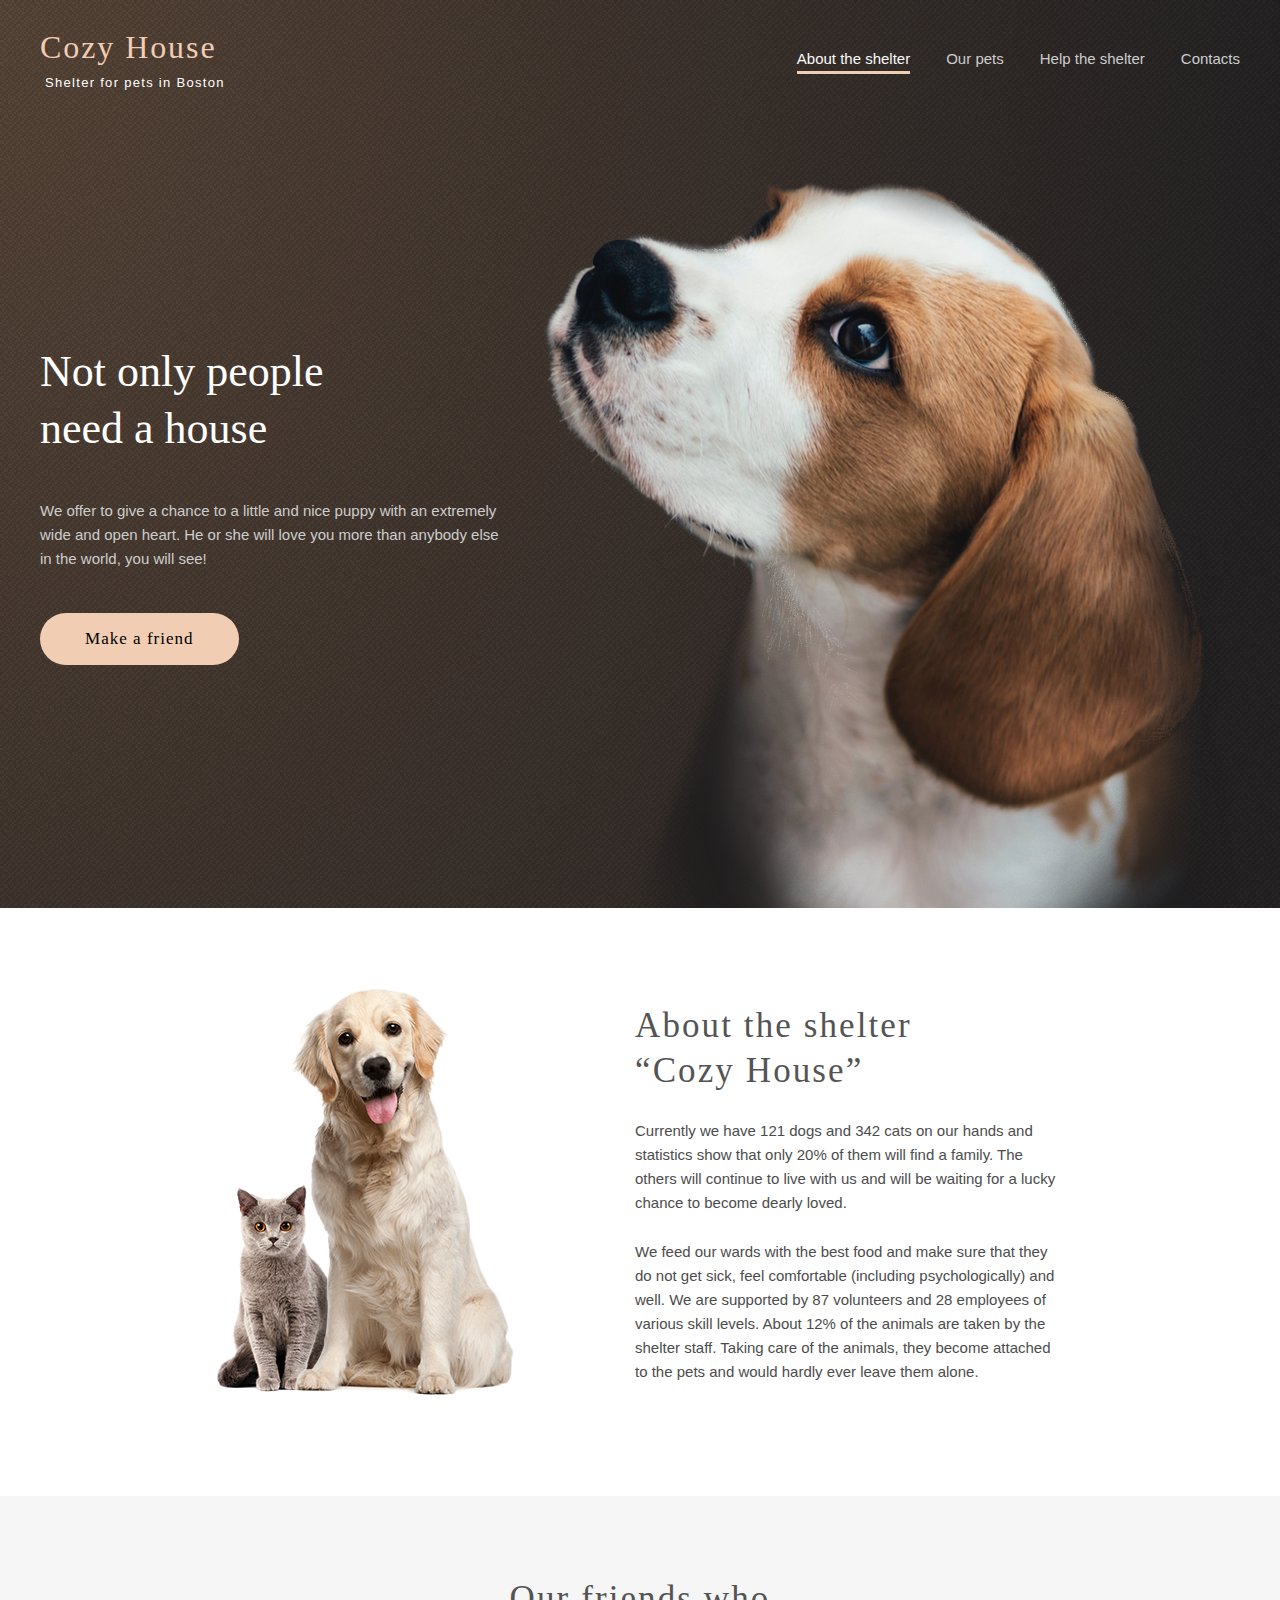
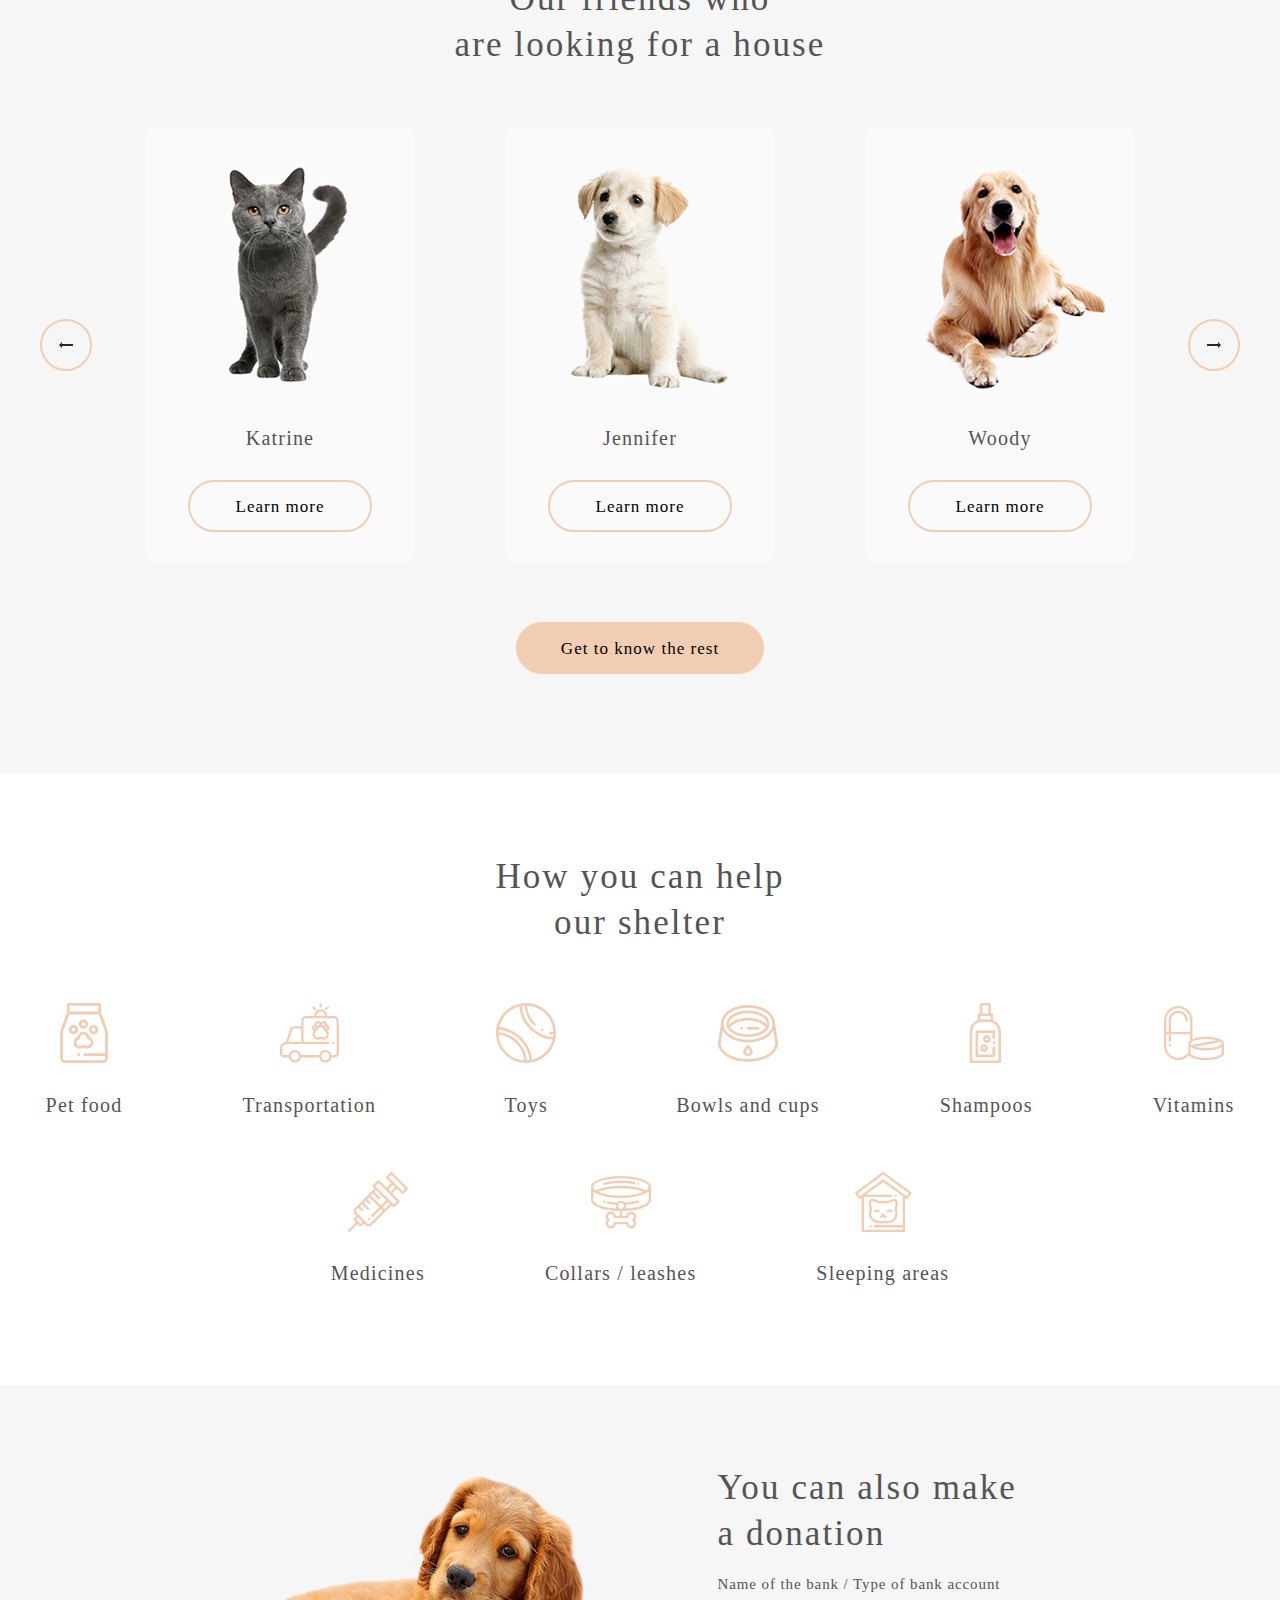
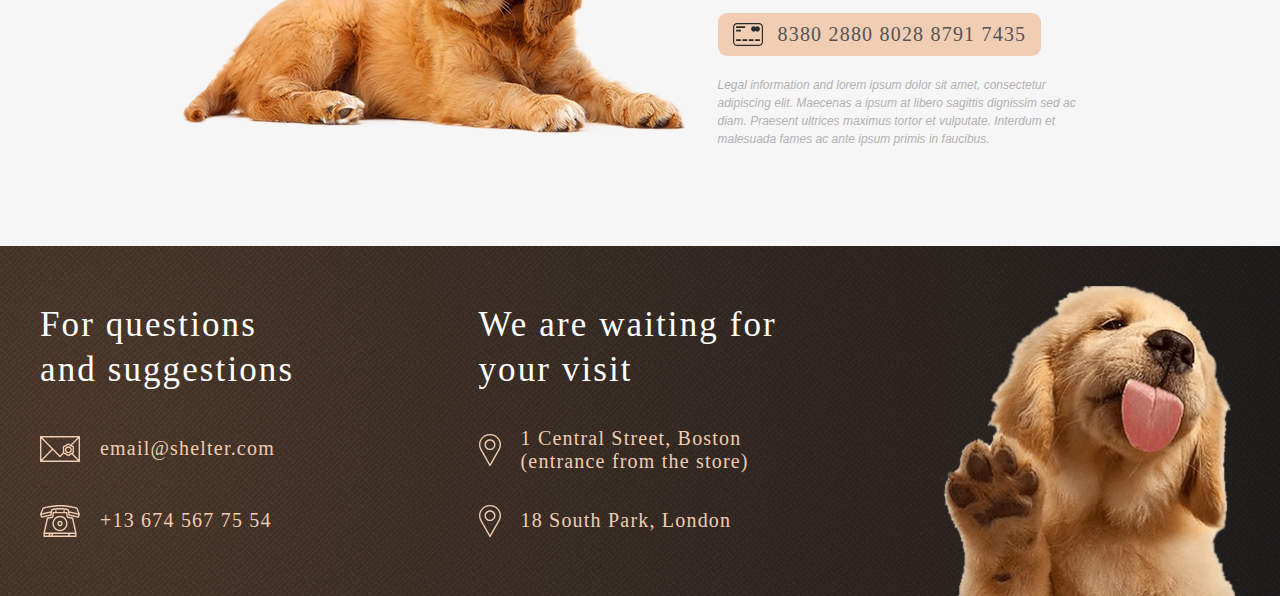
==== shelter/pages/main/index.html @ 92e702d0 "feat: add opening sidebar" ====
<!DOCTYPE html>
<html lang="en">
<head>
  <meta charset="UTF-8">
  <meta name="viewport" content="width=device-width, initial-scale=1.0">
  <title>Cozy House</title>
  <link rel="stylesheet" href="../../assets/css/style.css">
  <link rel="icon" href="../../assets//icons/favicon.ico">
  <script type="module" src="../../assets/js/script.js"></script>
</head>
<body class="body">
  <header class="header">
    <div class="container container">
      <div class="header-container">
        <a class="header-logo">
          <p class="header-logo-name">Cozy House</p>
          <p class="header-logo-description">Shelter for pets in Boston</p>
        </a>
        <div class="toggle-btn">
          <div class="toggle-btn-line line-1"></div>
          <div class="toggle-btn-line line-2"></div>
          <div class="toggle-btn-line line-3"></div>
        </div>
        <nav class="nav">
          <div class="nav-mask"></div>
          <ul class="nav-list">
            <li class="nav-item">
              <a class="nav-item-link nav-item-link-selected">About the shelter</a>
            </li>
            <li class="nav-item">
              <a class="nav-item-link" href="../pets/index.html">Our pets</a>
            </li>
            <li class="nav-item">
              <a class="nav-item-link" href="#help">Help the shelter</a>
            </li>
            <li class="nav-item">
              <a class="nav-item-link" href="#contacts">Contacts</a>
            </li>
          </ul>
        </nav>
      </div>
      <div class="not-only-container">
        <div class="not-only-left-block">
          <h1 class="not-only-heading">Not only people need a house</h1>
          <p class="not-only-description">We offer to give a chance to a little and nice puppy with an extremely wide and open heart. He or she will love you more than anybody else in the world, you will see!</p>
          <button class="button not-only-button" type="button" onclick="location.href='#friends';">Make a friend</button>
        </div>
        <div class="not-only-right-block">
          <img class="not-only-image" src="../../assets/images/start-screen-puppy.png" alt="Puppy">
        </div>
      </div>
    </div>
  </header>
  <main>
    <section class="about">
      <div class="container">
        <div class="about-container">
          <div class="about-left-block">
            <img class="about-image" src="../../assets/images/about-pets.png" alt="Pets">
          </div>
          <div class="about-right-block">
            <h2 class="about-heading">About the shelter “Cozy House”</h2>
            <p class="about-description">Currently we have 121 dogs and 342 cats on our hands and statistics show that only 20% of them will find a family. The others will continue to live with us and will be waiting for a lucky chance to become dearly loved.</p>
            <p class="about-description">We feed our wards with the best food and make sure that they do not get sick, feel comfortable (including psychologically) and well. We are supported by 87 volunteers and 28 employees of various skill levels. About 12% of the animals are taken by the shelter staff. Taking care of the animals, they become attached to the pets and would hardly ever leave them alone.</p>
          </div>
        </div>
      </div>
    </section>
    <section class="our-friends" id="friends">
      <div class="container">
        <div class="our-friends-container">
          <h2 class="our-friends-heading">Our friends who are&nbsp;looking for a house</h2>
          <div class="slider-container">
            <button class="slider-btn slider-btn-left" type="button"></button>
            <div class="slider-wrapper">
              <ul class="slider-list">
                <li class="slider-item">
                  <img class="slider-item-image" src="../../assets/images/pets-katrine.png" alt="Katrine">
                  <div class="slider-item-description">
                    <p class="slider-item-name">Katrine</p>
                    <button class="button button-light" type="button">Learn more</button>
                  </div>
                </li>
                <li class="slider-item">
                  <img class="slider-item-image" src="../../assets/images/pets-jennifer.png" alt="Jennifer">
                  <div class="slider-item-description">
                    <p class="slider-item-name">Jennifer</p>
                    <button class="button button-light" type="button">Learn more</button>
                  </div>
                </li>
                <li class="slider-item">
                  <img class="slider-item-image" src="../../assets/images/pets-woody.png" alt="Woody">
                  <div class="slider-item-description">
                    <p class="slider-item-name">Woody</p>
                    <button class="button button-light" type="button">Learn more</button>
                  </div>
                </li>
              </ul>
            </div>
            <button class="slider-btn slider-btn-right" type="button"></button>
          </div>
          <button class="button button-pets" onclick="location.href='../pets/index.html';">Get to know the rest</button>
        </div>
      </div>
    </section>
    <section class="help" id="help">
      <div class="container">
        <div class="help-container">
          <h2 class="help-heading">How you can&nbsp;help our shelter</h2>
          <ul class="help-list">
            <li class="help-item">
              <img src="../../assets/icons/icon-pet-food.svg" alt="Pet food" class="help-icon">
              <p class="help-description">Pet food</p>
            </li>
            <li class="help-item">
              <img src="../../assets/icons/icon-transportation.svg" alt="Transportation" class="help-icon">
              <p class="help-description">Transportation</p>
            </li>
            <li class="help-item">
              <img src="../../assets/icons/icon-toys.svg" alt="Toys" class="help-icon">
              <p class="help-description">Toys</p>
            </li>
            <li class="help-item">
              <img src="../../assets/icons/icon-bowls-and-cups.svg" alt="Bowls and cups" class="help-icon">
              <p class="help-description">Bowls and cups</p>
            </li>
            <li class="help-item">
              <img src="../../assets/icons/icon-shampoos.svg" alt="Shampoos" class="help-icon">
              <p class="help-description">Shampoos</p>
            </li>
            <li class="help-item">
              <img src="../../assets/icons/icon-vitamins.svg" alt="Vitamins" class="help-icon">
              <p class="help-description">Vitamins</p>
            </li>
            <li class="help-item">
              <img src="../../assets/icons/icon-medicines.svg" alt="Medicines" class="help-icon">
              <p class="help-description">Medicines</p>
            </li>
            <li class="help-item">
              <img src="../../assets/icons/icon-collars-leashes.svg" alt="Collars / leashes" class="help-icon">
              <p class="help-description">Collars / leashes</p>
            </li>
            <li class="help-item">
              <img src="../../assets/icons/icon-sleeping-area.svg" alt="Sleeping areas" class="help-icon">
              <p class="help-description">Sleeping areas</p>
            </li>
          </ul>
        </div>
      </div>
    </section>
    <section class="in-addition">
      <div class="container">
        <div class="in-addition-container">
          <div class="in-addition-left-block">
            <img class="in-addition-img" src="../../assets/images/donation-dog.png" alt="Puppy">
          </div>
          <div class="in-addition-right-block">
            <h2 class="in-addition-heading">You can also make a donation</h2>
            <p class="in-addition-subheading">Name of the bank / Type of bank account</p>
            <a class="in-addition-card">
              <img class="in-addition-card-icon" src="../../assets/icons/credit-card.svg" alt="Credit Card">
              <p class="in-addition-card-number">8380 2880 8028 8791 7435</p>
            </a>
            <p class="in-addition-legal">Legal information and lorem ipsum dolor sit amet, consectetur adipiscing elit. Maecenas a ipsum at libero sagittis dignissim sed ac diam. Praesent ultrices maximus tortor et vulputate. Interdum et malesuada fames ac ante ipsum primis in faucibus.</p>
          </div>
        </div>
      </div>
    </section>
  </main>
  <footer class="footer" id="contacts">
    <div class="container">
      <div class="footer-container">
        <div class="footer-left">
          <h3 class="footer-heading">For questions and suggestions</h3>
          <ul class="footer-list footer-list-left">
            <li class="footer-list-item">
              <a class="footer-list-text" href="mailto:email@shelter.com">
                <img class="footer-list-icon" src="../../assets/icons/icon-email.svg" alt="Mail">email@shelter.com
              </a>
            </li>
            <li class="footer-list-item">
              <a class="footer-list-text" href="tel:+136745677554"><img class="footer-list-icon" src="../../assets/icons/icon-phone.svg" alt="Phone">+13 674 567 75 54</a>
            </li>
          </ul>
        </div>
        <div class="footer-center">
          <h3 class="footer-heading">We are waiting for your visit</h3>
          <ul class="footer-list footer-list-center">
            <li class="footer-list-item">
              <a class="footer-list-text" href="https://www.google.com/maps/search/1+Central+Street,+Boston/" target="_blank">
                <img class="footer-list-icon" src="../../assets/icons/pin.svg" alt="Mail">1 Central Street, Boston (entrance from the store)
              </a>
            </li>
            <li class="footer-list-item">
              <a class="footer-list-text" href="https://www.google.com/maps/search/18+South+Park,+London/" target="_blank">
                <img class="footer-list-icon" src="../../assets/icons/pin.svg" alt="Mail">18 South Park, London
              </a>
            </li>
          </ul>
        </div>
        <img class="footer-right" src="../../assets/images/footer-puppy.png" alt="Puppy">
      </div>
    </div>
  </footer>
  <div id="popupPhoto" class="popup">
    <div class="popup-container">
      <div class="modal">
        <img class="modal-image" src="../../assets/images/pets-jennifer-500.jpg" alt="Jennifer">
        <div class="modal-left-block">
          <h3 class="modal-header">Jennifer</h3>
          <p class="modal-subheader">Dog - Labrador</p>
          <p class="modal-description">Jennifer is a sweet 2 months old Labrador that is patiently waiting to find a new forever home. This girl really enjoys being able to go outside to run and play, but won't hesitate to play up a storm in the house if she has all of her favorite toys.</p>
          <ul class="modal-list">
            <li class="modal-list-item"><span class="modal-list-item-heading">Age: </span>2 months</li>
            <li class="modal-list-item"><span class="modal-list-item-heading">Inoculations: </span>none</li>
            <li class="modal-list-item"><span class="modal-list-item-heading">Diseases: </span>none</li>
            <li class="modal-list-item"><span class="modal-list-item-heading">Parasites: </span>none</li>
          </ul>
        </div>
      </div>
      <button class="slider-btn popup-btn-close" type="button"></button>
    </div>
  </div>
  <div class="overlay"></div>
</body>
</html>
---- shelter/assets/css/style.css ----
/* normalize.css */
@import url(../../assets/vendor/normalize.css);

html {
  scroll-behavior: smooth;
}

.body {
  display: flex;
  flex-direction: column;
  justify-content: space-between;
  min-width: 320px;
  margin: 0 auto;
}

.body-fixed {
  overflow: hidden;
}

.container {
  max-width: 1280px;
  margin: 0 auto;
}

/* Header and "not-only" block */

.header {
  background: url(../../assets/images/noise_transparent@2x.png), radial-gradient(100% 215.42% at 0% 0%, #5B483A 0%, #262425 100%), #211F20;
}

.header-white{
  background: none;
}

.header-container{
  display: flex;
  justify-content: space-between;
  align-items: center;
  padding: 30px 40px 0 40px;
}

.header-container-white{
  padding-bottom: 30px;
}

.header-logo {
  width: 186px;
  height: 60px;
  text-decoration: none;
}

.header-logo-name {
  margin: 0;
  font-family: 'Georgia';
  font-style: normal;
  font-weight: 400;
  font-size: 32px;
  line-height: 110%;
  letter-spacing: 0.06em;
  color: #F1CDB3;
}

.header-logo-description {
  margin: 0;
  padding: 10px 0 0 5px;
  font-family: 'Arial';
  font-style: normal;
  font-weight: 400;
  font-size: 13px;
  line-height: 15px;
  letter-spacing: 0.1em;
  color: #FFFFFF;
}

.header-white .header-logo-name {
  color: #545454;
}

.header-white .header-logo-description {
  color: #292929;
}

.nav-list {
  margin: 0;
  padding: 0;
  display: flex;
  list-style: none;
  gap: 36px;
}

.nav-item-link {
  display: block;
  font-family: 'Arial';
  font-style: normal;
  font-weight: 400;
  font-size: 15px;
  line-height: 24px;
  color: #CDCDCD;
  text-decoration: none;
  transition: color 0.3s linear;
}

.nav-item-link:hover {
  color: #FAFAFA;
}

.nav-item-link-selected {
  color: #FAFAFA;
  border-bottom: 3px solid #F1CDB3;
  cursor: default;
}

.header-container-white .nav-item-link {
  color: #545454;
}

.header-container-white .nav-item-link:hover {
  color: #292929;
}

.header-container-white .nav-item-link-selected:hover {
  color: #545454;
}

.not-only-container {
  display: flex;
  justify-content: space-between;
  align-items: center;
  padding: 0 40px;
}

.not-only-left-block {
  padding-right: 42px;
  min-width: 310px;
  width: 460px;
}

.not-only-heading {
  margin: 0;
  padding-top: 10px;
  max-width: 310px;
  font-family: 'Georgia';
  font-style: normal;
  font-weight: 400;
  font-size: 44px;
  line-height: 130%;
  color: #FFFFFF;
}

.not-only-description {
  margin: 0;
  padding-top: 42px;
  font-family: 'Arial';
  font-style: normal;
  font-weight: 400;
  font-size: 15px;
  line-height: 160%;
  color: #CDCDCD;
}

.not-only-right-block {
  padding-top: 90px;
  max-width: 698px;
  display: flex;
  align-items: end;
}

.not-only-image {
  width: 100%;
  object-fit: contain;
}

.not-only-button {
  margin-top: 42px;
}

.button {
  font-family: 'Georgia';
  font-style: normal;
  font-weight: 400;
  font-size: 17px;
  letter-spacing: 0.06em;
  cursor: pointer;
  border: none;
  background: #F1CDB3;
  border-radius: 100px;
  padding: 15px 45px;
  width: fit-content;
  height: 52px;
  transition: all 0.3s linear;
}

.button:hover {
  background: #FDDCC4;
}

.button-light {
  background: #FAFAFA;
  border: 2px solid #F1CDB3;
}

.button-light:hover {
  background: #FDDCC4;
  border: 2px solid #FDDCC4;
}

/* Section "about" */

.about-container {
  padding: 78px 40px 96px 40px;
  display: flex;
  justify-content: center;
  align-items: center;
  gap: 120px;
}

.about-image {
  padding-top: 2px;
  width: 100%;
  height: 100%;
  max-width: 300px;
}

.about-right-block {
  max-width: 430px;
  display: flex;
  flex-direction: column;
  gap: 25px;
}

.about-heading {
  margin: 0;
  font-family: 'Georgia';
  font-style: normal;
  font-weight: 400;
  font-size: 35px;
  line-height: 130%;
  letter-spacing: 0.06em;
  color: #545454;
  max-width: 370px;
}

.about-description {
  margin: 0;
  font-family: 'Arial';
  font-style: normal;
  font-weight: 400;
  font-size: 15px;
  line-height: 160%;
  color: #4C4C4C;
}

/* Section "our-friends" */

.our-friends-container {
  display: flex;
  flex-direction: column;
  gap: 25px;
  align-items: center;
  padding: 80px 40px 100px 40px;
}

.our-friends-all .our-friends-container {
  padding: 80px 40px 98px 40px;
}

.our-friends {
  background: #F6F6F6;
}

.our-friends-heading {
  margin: 0;
  font-family: 'Georgia';
  font-style: normal;
  font-weight: 400;
  font-size: 35px;
  line-height: 130%;
  letter-spacing: 0.06em;
  color: #545454;
  max-width: 400px;
  text-align: center;
}

.slider-container {
  display: flex;
  align-items: center;
  width: 100%;
}

.slider-wrapper {
  overflow: hidden;
  padding: 35px;
  margin: 0 auto;
}

.slider-list {
  margin: 0;
  padding: 0;
  list-style: none;
  display: flex;
  gap: 90px;
  width: 100%;
  max-width: 990px;
}

.our-friends-all .slider-list {
  gap: 30px 40px;
  max-width: 1200px;
  max-height: 100%;
  flex-wrap: wrap;
  padding-top: 34px;
  padding-bottom: 36px;
}

.slider-item {
  background-color: #FAFAFA;
  border-radius: 9px;
  overflow: hidden;
  display: flex;
  flex-direction: column;
  align-items: center;
  min-width: 270px;
  cursor: pointer;
  margin: 0 auto;
  transition: box-shadow 0.3s linear;
}

.slider-item:hover {
  box-shadow: 0px 2px 35px 14px rgba(13, 13, 13, 0.04);
}

.slider-item:hover .button-light {
  background: #FDDCC4;
  border: 2px solid #FDDCC4;
}

.slider-item-image {
  width: 270px;
  height: 270px;
}

.slider-item-description {
  display: flex;
  flex-direction: column;
  align-items: center;
  padding: 30px 0;
  gap: 30px;
}

.slider-item-name {
  margin: 0;
  font-family: 'Georgia';
  font-style: normal;
  font-weight: 400;
  font-size: 20px;
  line-height: 23px;
  letter-spacing: 0.06em;
  color: #545454;
}

.slider-pagination {
  display: flex;
  gap: 20px;
}

.slider-btn {
  box-sizing: border-box;
  padding: 23px 19px;
  border: 2px solid #F1CDB3;
  border-radius: 100px;
  background-color: transparent;
  cursor: pointer;
  min-width: 52px;
  width: 52px;
  height: 52px;
  background-repeat: no-repeat;
  background-position: center;
  background-size: 14px 6px;
  transition: all 0.3s linear;
  display: flex;
  justify-content: center;
  align-items: center;
  font-family: 'Georgia';
  font-style: normal;
  font-weight: 400;
  font-size: 20px;
  line-height: 115%;
  letter-spacing: 0.06em;
  color: #292929;
}

.slider-btn:hover {
  background-color: #FDDCC4;
  border: 2px solid #FDDCC4;
}

.slider-btn:disabled {
  border-color: #CDCDCD;
  color: #CDCDCD;
}

.slider-btn:disabled:hover {
  background-color: transparent;
  cursor: default;
}

.slider-btn-left {
  background-image: url(../../assets/icons/arrow.svg);
}

.slider-btn-right {
  background-image: url(../../assets/icons/arrow.svg);
  transform: rotate(180deg);
}

.slider-btn-selected {
  background-color: #FDDCC4;
  border: 2px solid #FDDCC4;
  cursor: default;
}

/* Section "help" */

.help-container {
  padding: 80px 40px 100px 40px;
  display: flex;
  flex-direction: column;
  align-items: center;
}

.help-heading {
  margin: 0;
  font-family: 'Georgia';
  font-style: normal;
  font-weight: 400;
  font-size: 35px;
  line-height: 130%;
  letter-spacing: 0.06em;
  text-align: center;
  color: #545454;
  max-width: 310px;
}

.help-list {
  margin: 0;
  padding: 58px 0 0 0;
  list-style: none;
  display: flex;
  flex-wrap: wrap;
  justify-content: center;
  gap: 55px 120px;
}

.help-item {
  text-align: center;
}

.help-icon {
  width: 60px;
  height: 60px;
}

.help-description {
  margin: 0;
  padding-top: 26px;
  font-family: 'Georgia';
  font-style: normal;
  font-weight: 400;
  font-size: 20px;
  line-height: 115%;
  letter-spacing: 0.06em;
  color: #545454;
}

/* Section "in-addition" */

.in-addition {
  background: #F6F6F6;
}

.in-addition-container {
  padding: 80px 40px 98px 40px;
  display: flex;
  align-items: center;
  gap: 30px;
  max-width: 915px;
  margin: 0 auto;
}

.in-addition-left-block {
  max-width: 505px;
}

.in-addition-img {
  width: 100%;
  object-fit: contain;
}

.in-addition-right-block {
  max-width: 380px;
  display: flex;
  flex-direction: column;
  gap: 20px;
}

.in-addition-heading {
  margin: 0;
  font-family: 'Georgia';
  font-style: normal;
  font-weight: 400;
  font-size: 35px;
  line-height: 130%;
  letter-spacing: 0.06em;
  color: #545454;
  max-width: 300px;
}

.in-addition-subheading {
  margin: 0;
  font-family: 'Georgia';
  font-style: normal;
  font-weight: 400;
  font-size: 15px;
  line-height: 110%;
  letter-spacing: 0.06em;
  color: #545454;
}

.in-addition-card-icon {
  width: 30px;
  height: 23px;
}

.in-addition-card {
  display: flex;
  padding: 10px 15px;
  gap: 15px;
  max-width: fit-content;
  background-color: #F1CDB3;
  border-radius: 9px;
  text-decoration: none;
  cursor: pointer;
  transition: background-color 0.3s linear;
}

.in-addition-card:hover {
  background-color: #FDDCC4;
}

.in-addition-card-number {
  margin: 0;
  font-family: 'Georgia';
  font-style: normal;
  font-weight: 400;
  font-size: 20px;
  line-height: 115%;
  letter-spacing: 0.06em;
  color: #545454;
}

.in-addition-legal {
  margin: 0;
  font-family: 'Arial';
  font-style: italic;
  font-weight: 400;
  font-size: 12px;
  line-height: 18px;
  color: #B2B2B2;
}

/* Footer */

.footer {
  background: url(../../assets/images/noise_transparent@2x.png), radial-gradient(110.67% 538.64% at 5.73% 50%, #513D2F 0%, #1A1A1C 100%), #211F20;
}

.footer-container {
  display: flex;
  justify-content: space-between;
  padding: 40px 40px 0 40px;
  align-items: flex-start;
}

.footer-heading {
  margin: 0;
  padding-top: 16px;
  font-family: 'Georgia';
  font-style: normal;
  font-weight: 400;
  font-size: 35px;
  line-height: 130%;
  letter-spacing: 0.06em;
  color: #FFFFFF;
}

.footer-list {
  padding: 0;
  margin: 0;
  list-style: none;
  display: flex;
  flex-direction: column;
}

.footer-list-left {
  padding-top: 40px;
  gap: 40px;
}

.footer-list-center {
  padding-top: 34px;
  gap: 32px;
}

.footer-left {
  max-width: 279px;
}

.footer-center {
  max-width: 302px;
}

.footer-list-text {
  font-family: 'Georgia';
  font-style: normal;
  font-weight: 400;
  font-size: 20px;
  line-height: 115%;
  letter-spacing: 0.06em;
  color: #F1CDB3;
  text-decoration: none;
  display: flex;
  align-items: center;
  gap: 20px;
  max-width: fit-content;
  opacity: 1;
  transition: opacity 0.2s linear;
}

.footer-list-text:hover {
  opacity: 0.6;
}

.overlay {
  visibility: hidden;
  opacity: 0;
  position: absolute;
  top: 0px;
  left: 0px;
  width: 100%;
  height: 100%;
  background: rgba(41, 41, 41, 0.6);
  transition: visibility 0.3s linear, opacity 0.3s linear;
}
.overlay.show {
  visibility: visible;
  opacity: 1;
}

.popup {
  position: fixed;
  width: 100%;
  height: 100%;
  top: 0;
  left: 0;
  background: rgba(41, 41, 41, 0.6);
  display: flex;
  align-items: center;
  justify-content: center;
  visibility: hidden;
  opacity: 0;
  transition: opacity 0.3s, visibility 0.3s linear;
}

.popup.opened {
  visibility: visible;
  opacity: 1;
}

.popup-container {
  position: relative;
}

.modal {
  max-width: 900px;
  max-height: 500px;
  background-color: #FAFAFA;
  border-radius: 9px;
  overflow: hidden;
  box-shadow: 0px 2px 35px 14px rgba(13, 13, 13, 0.04);
  display: flex;
}

.modal-image {
  max-width: 500px;
  width: 100%;
  object-fit: contain;
}

.modal-left-block {
  padding: 50px 20px 50px 29px;
  overflow: auto;
}

.modal-header {
  margin: 0;
  font-family: 'Georgia';
  font-style: normal;
  font-weight: 400;
  font-size: 35px;
  line-height: 130%;
  letter-spacing: 0.06em;
  color: #000000;
}

.modal-subheader {
  margin: 0;
  padding-top: 10px;
  font-family: 'Georgia';
  font-style: normal;
  font-weight: 400;
  font-size: 20px;
  line-height: 115%;
  letter-spacing: 0.06em;
  color: #000000;
}

.modal-description {
  margin: 0;
  padding-top: 40px;
  font-family: 'Georgia';
  font-style: normal;
  font-weight: 400;
  font-size: 15px;
  line-height: 110%;
  letter-spacing: 0.06em;
  color: #000000;
}

.modal-list {
  margin: 0;
  padding: 42px 0 0 0;
  list-style: none;
  display: flex;
  flex-direction: column;
  gap: 12px;
}

.modal-list-item {
  font-family: 'Georgia';
  font-style: normal;
  font-weight: 400;
  font-size: 15px;
  line-height: 110%;
  letter-spacing: 0.06em;
  color: #000000;
}

.modal-list-item::before {
  display: inline-block;
  content: '';
  width: 4px;
  height: 4px;
  border-radius: 50%;
  background-color: #F1CDB3;
  margin-right: 10px;
  vertical-align: middle;
}

.modal-list-item-heading {
  font-weight: 700;
}

.popup-btn-close {
  background-image: url(../../assets/icons/close.svg);
  background-size: 12px 12px;
  position: absolute;
  top: -52px;
  right: -42px;
}

@media (width < 1280px) {

  .our-friends-container {
    padding-right: 30px;
    padding-left: 30px;
  }

  .slider-wrapper {
    max-width: 630px;
  }

  .help-item {
    min-width: 170px;
  }

  .our-friends-all .our-friends-container {
    padding-bottom: 74px;
  }

  .our-friends-all .slider-list {
    gap: 30px 40px;
    max-width: 580px;
    margin: 0 auto;
    padding-top: 5px;
    padding-bottom: 15px;
  }

  .our-friends-all .slider-item:nth-child(7), .our-friends-all .slider-item:nth-child(8) {
    display: none;
  }

  .modal {
    max-width: 630px;
    max-height: 350px;
  }

  .modal-image {
    max-width: 350px;
  }

  .modal-left-block {
    padding: 10px 8px 37px 11px;
  }

  .modal-description {
    font-size: 13px;
    padding-top: 20px;
  }

  .modal-list {
    padding-top: 20px;
    gap: 6px;
  }

}

@media (width < 1024px) {

  .header-container {
    padding-left: 30px;
    padding-right: 30px;
  }

  .not-only-container {
    flex-direction: column;
    padding: 0 30px;
  }

  .not-only-left-block {
    padding-right: 0;
    padding-top: 50px;
    text-align: center;
  }

  .not-only-heading {
    text-align: left;
  }

  .not-only-description {
    text-align: left;
  }

  .not-only-right-block {
    padding-top: 100px;
    max-width: initial;
    width: 100%;
    display: flex;
    justify-content: flex-end;
  }

  .not-only-image {
    max-width: 569px;
    max-height: 593px;
  }

  .slider-wrapper {
    max-width: 580px;
    padding: 35px 0;
  }

  .slider-list {
    gap: 40px;
  }

  .slider-item:hover {
    box-shadow: none;
  }

  .our-friends-all .slider-item:hover {
    box-shadow: 0px 2px 35px 14px rgb(13 13 13 / 4%);
  }

  .about-container {
    padding-top: 80px;
    padding-bottom: 96px;
    gap: 76px;
    flex-direction: column;
  }

  .about-left-block {
    order: 1;
  }

  .about-right-block {
    order: 0;
  }

  .help-container {
    padding-right: 69px;
    padding-left: 69px;
  }

  .help-list {
    gap: 55px 60px;
  }

  .in-addition-container {
    flex-direction: column;
    gap: 59px;
    padding-bottom: 95px;
  }

  .in-addition-left-block {
    order: 1;
  }

  .in-addition-right-block {
    order: 0;
  }

  .footer-container {
    padding: 30px 30px 0 30px;
    flex-wrap: wrap;
    justify-content: center;
    gap: 65px 60px;
  }

  .footer-heading {
    padding-top: 0;
  }

  .footer-list-center {
    padding-top: 33px;
  }

}

@media (width < 768px) {

  .header-container {
    padding-left: 20px;
    padding-right: 20px;
  }

  .nav {
    display: none;
  }

  .nav-mask {
    background-color: #292929;
    width: 100%;
    height: 90px;
    position: fixed;
    top: 0;
  }

  .header-container-white .nav-mask {
    background-color: #fff;
  }

  .not-only-container {
    padding: 0 10px;
  }

  .not-only-left-block {
    padding-right: 0;
    min-width: initial;
    width: 100%;
  }

  .toggle-btn {
    display: flex;
    flex-direction: column;
    align-items: center;
    justify-content: center;
    gap: 8px;
    width: 30px;
    height: 30px;
    cursor: pointer;
    z-index: 2;
    transition: transform 0.3s linear;
  }

  .toggle-btn.opened {
    transform: rotate(90deg);
  }

  .toggle-btn-line {
    width: 100%;
    height: 2px;
    background: #F1CDB3;
    z-index: 2;
  }

  .header-container-white .toggle-btn-line {
    background: #000;
  }

  .not-only-heading {
    max-width: 200px;
    font-size: 25px;
    text-align: center;
    margin: 0 auto;
    letter-spacing: 0.06em;
  }

  .not-only-description {
    text-align: center;
    max-width: 300px;
    margin: 0 auto;
  }

  .not-only-image {
    max-width: 260px;
    max-height: initial;
  }

  .not-only-right-block {
    padding-top: 105px;
  }

  .about-container {
    padding-top: 42px;
    padding-left: 10px;
    padding-right: 10px;
    padding-bottom: 38px;
    gap: 40px;
    flex-direction: column;
  }

  .about-right-block {
    gap: 22px;
    align-items: center;
  }

  .about-heading {
    max-width: 270px;
    padding-bottom: 3px;
    font-size: 25px;
    text-align: center;
  }

  .about-description {
    text-align: justify;
    padding-left: 15px;
    padding-right: 15px;
  }

  .about-image {
    padding-top: 0;
    max-width: 260px;
  }

  .our-friends-container {
    padding: 42px 10px;
  }

  .our-friends-heading {
    font-size: 25px;
    max-width: 320px;
  }

  .slider-wrapper {
    max-width: 270px;
    grid-area: card;
    padding: 18px 0;
  }

  .slider-btn-left {
    grid-area: left-arrow;
  }

  .slider-btn-right {
    grid-area: rigth-arrow;
  }

  .slider-container {
    display: grid;
    width: initial;
    justify-items: center;
    grid-template-areas: "card card"
                         "left-arrow rigth-arrow";
  }

  .button-pets {
    margin-top: 16px;
  }

  .help-container {
    padding: 42px 15px;
  }

  .help-heading {
    font-size: 25px;
    max-width: 230px;
  }

  .help-list {
    padding-top: 42px;
    gap: 30px;
  }

  .help-item {
    min-width: initial;
    width: 130px;
    height: 87px;
  }

  .help-icon {
    width: 50px;
    height: 50px;
  }

  .help-description {
    font-size: 15px;
    line-height: 110%;
    padding-top: 15px;
  }

  .in-addition-container {
    padding: 42px 10px 36px 10px;
    gap: 41px;
    max-width: 300px;
  }

  .in-addition-heading {
    font-size: 25px;
    text-align: center;
  }

  .in-addition-right-block {
    gap: 23px;
  }

  .in-addition-heading {
    font-size: 25px;
    max-width: 220px;
    margin: 0 auto;
  }

  .in-addition-subheading {
    letter-spacing: normal;
    text-align: center;
  }

  .in-addition-card {
    max-width: 281px;
    margin: 0 auto;
    align-items: center;
  }

  .in-addition-card-number {
    font-size: 15px;
    line-height: 110%;
  }

  .in-addition-legal {
   max-width: 280px;
   text-align: justify;
  }

  .in-addition-left-block {
    max-width: 260px;
  }

  .footer-container {
    padding: 30px 10px 0 10px;
    gap: 40px;
  }

  .footer-heading {
    font-size: 25px;
    text-align: center;
    max-width: 250px;
    margin: 0 auto;
  }

  .footer-right {
    max-width: 260px;
    max-height: 269px;
  }

  .footer-container .footer-left .footer-list-left .footer-list-item:nth-child(2) {
    padding-left: 5px;
  }

  .footer-list-center {
    padding-top: 40px;
    gap: 39px;
  }

  .our-friends-all .our-friends-container {
    padding: 42px 10px 42px 10px;
    gap: 26px;
  }

  .slider-pagination {
    gap: 10px;
  }

  .our-friends-all .slider-list {
    padding-top: 15px;
  }

  .our-friends-all .slider-item:nth-child(6), .our-friends-all .slider-item:nth-child(5), .our-friends-all .slider-item:nth-child(4) {
    display: none;
  }

  /* Sidebar */

  .nav {
    display: block;
    position: fixed;
    right: -100%;
    top: 0;
    width: 320px;
    height: 100vh;
    background-color: #292929;
    overflow: auto;
    z-index: 1;
    transition: right 0.3s linear;
  }

  .header-container-white .nav {
    background-color: #fff;
  }

  .nav-list {
    height: 100%;
    display: flex;
    flex-direction: column;
    align-items: center;
    justify-content: center;
    gap: 40px;
    min-height: 382px;
  }

  .nav-item-link {
    font-size: 32px;
    line-height: 160%;
  }

  .nav.opened {
    right: 0;
  }

  .modal {
    margin-top: -10px;
    max-width: 240px;
    min-height: 341px;
    max-height: calc(100vh - 150px);
  }

  .modal-header {
    text-align: center;
  }

  .modal-subheader {
    text-align: center;
  }

  .modal-description {
    text-align: justify;
  }

  .modal-image {
    display: none;
  }

  .modal-left-block {
    padding: 10px;
  }

  .modal-list {
    padding-top: 24px;
  }

  .popup-btn-close {
    top: -61px;
    right: -30px;
  }

}

@media (max-width: 320px) {

  .help-list {
    justify-content: normal;
  }

}

@media (max-height: 490px) and (max-width: 768px) {

  .nav {
    padding-top: 90px;
    height: calc(100vh - 90px);
  }

}
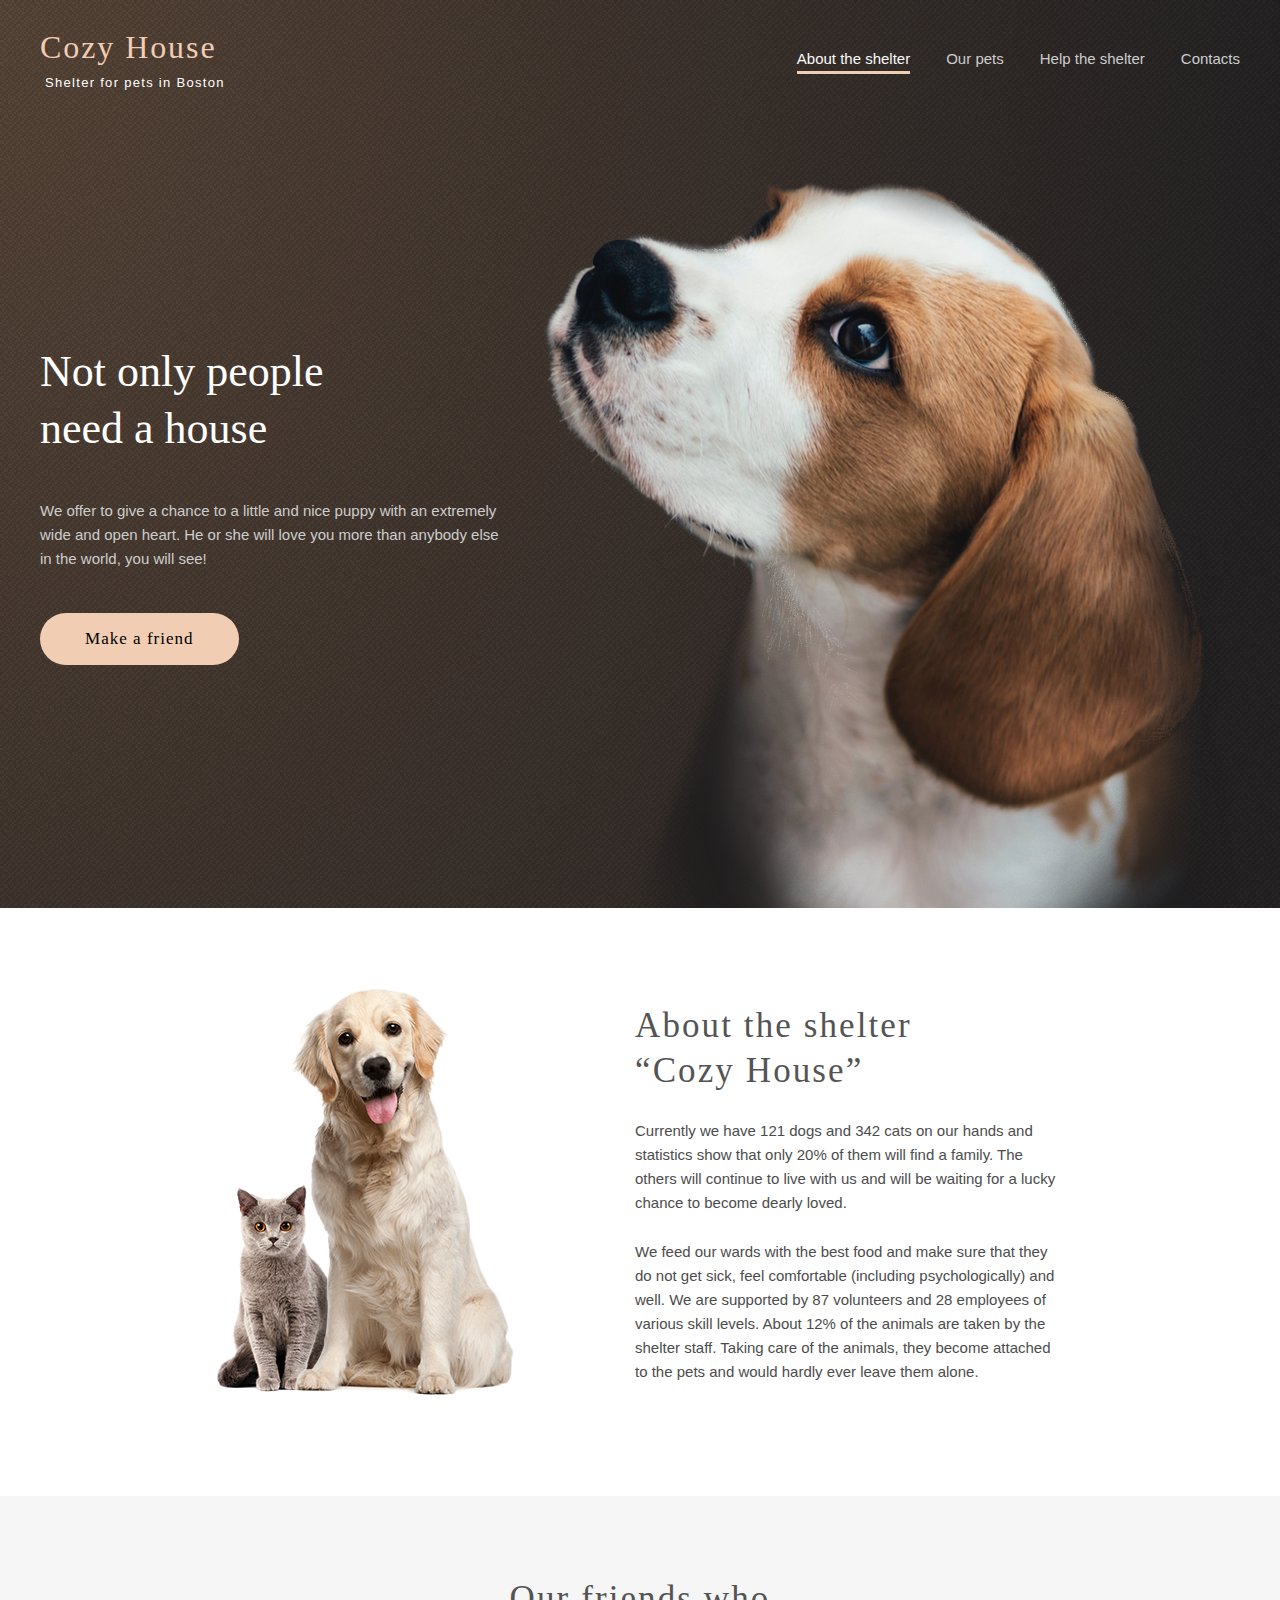
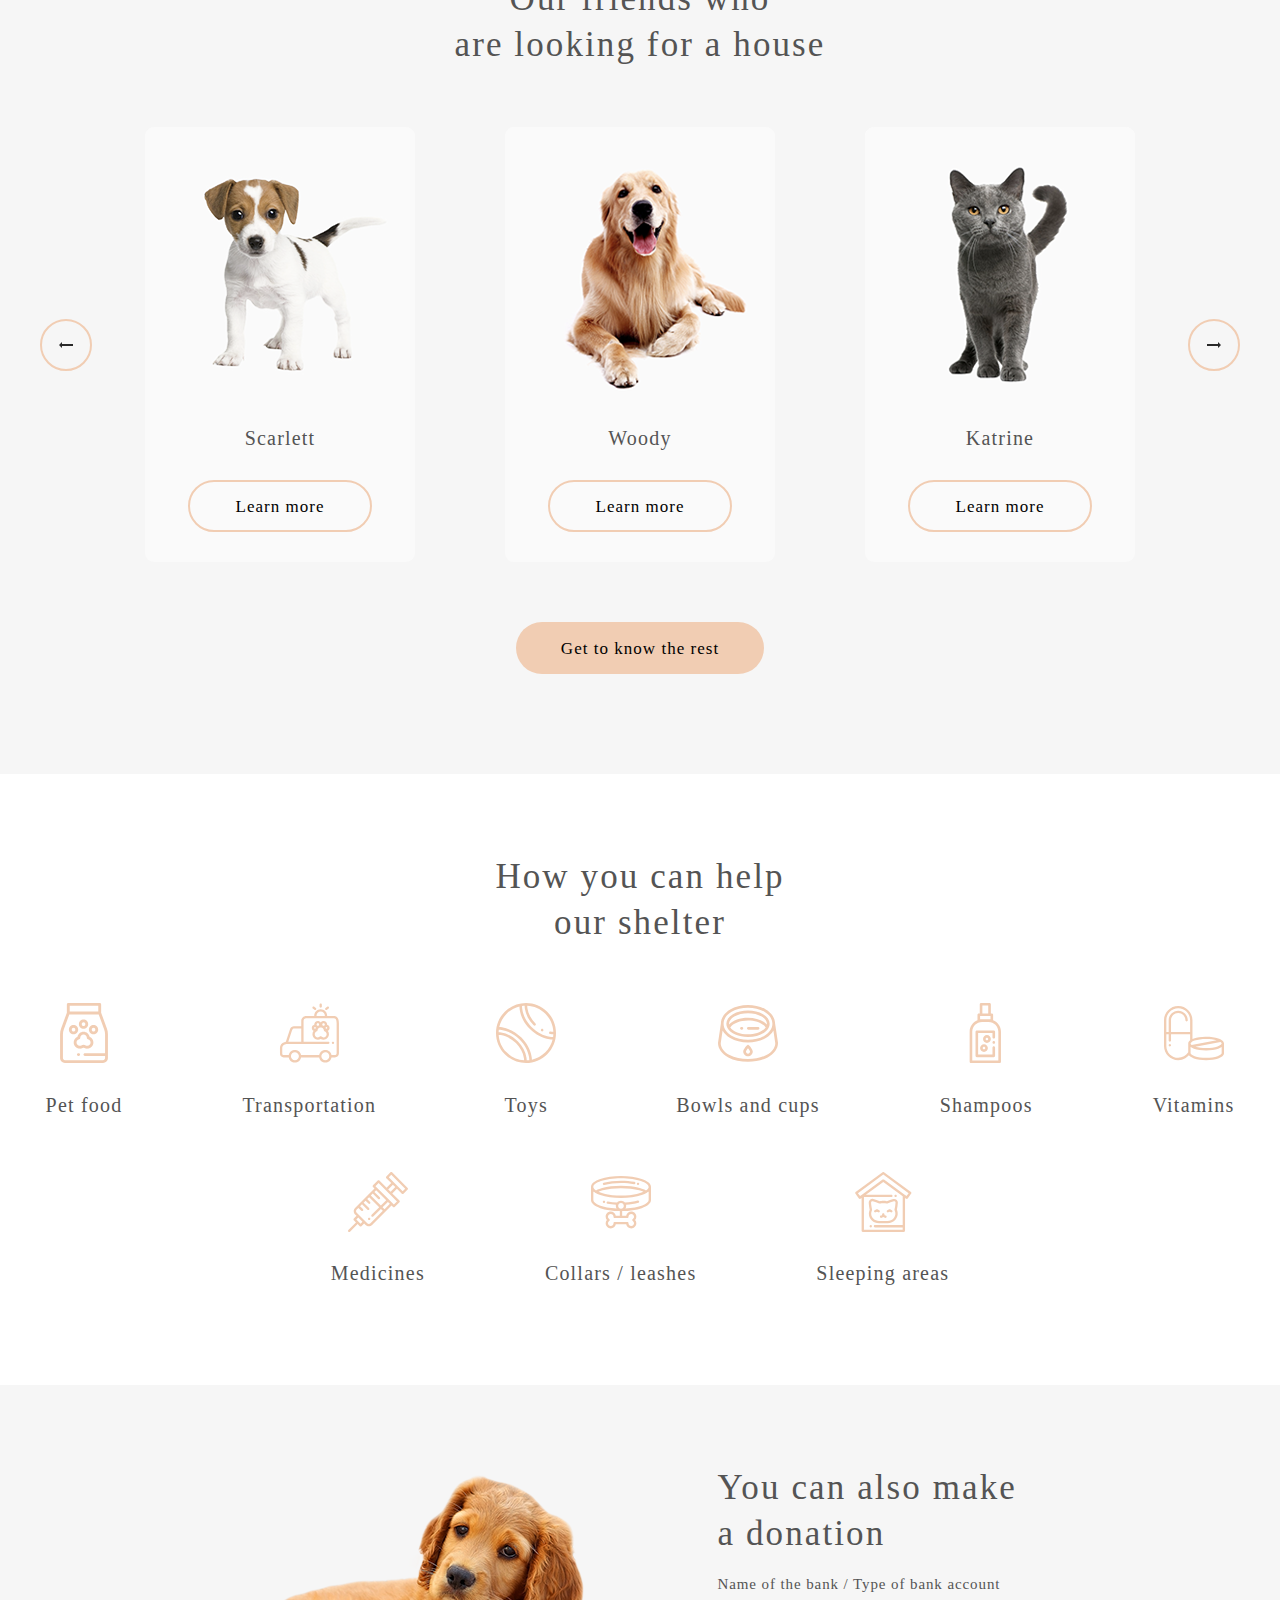
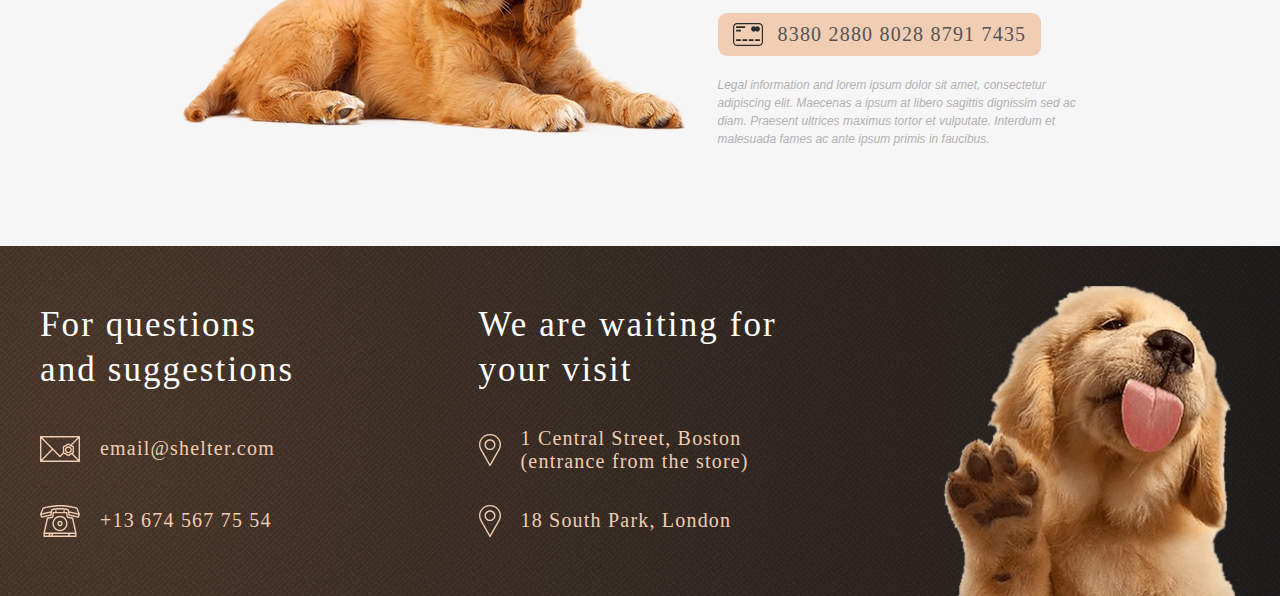
==== commit ab6f8903: "feat: add slider logic to 1280px" ====
--- a/shelter/pages/main/index.html
+++ b/shelter/pages/main/index.html
@@ -222,5 +222,14 @@
     </div>
   </div>
   <div class="overlay"></div>
+  <template id="slider-item-template">
+    <li class="slider-item">
+      <img class="slider-item-image" src="" alt="">
+      <div class="slider-item-description">
+        <p class="slider-item-name"></p>
+        <button class="button button-light" type="button">Learn more</button>
+      </div>
+    </li>
+  </template>
 </body>
 </html>
--- a/shelter/assets/css/style.css
+++ b/shelter/assets/css/style.css
@@ -301,7 +301,14 @@
   gap: 90px;
   width: 100%;
   max-width: 990px;
-}
+  transition: all 0.8s ease-in-out;
+  transform: translateX(0);
+}
+
+/* .slider-list.next {
+  transition: all 0.8s ease-in-out;
+  transform: translate3d(-100%, 0px, 0px);
+} */
 
 .our-friends-all .slider-list {
   gap: 30px 40px;
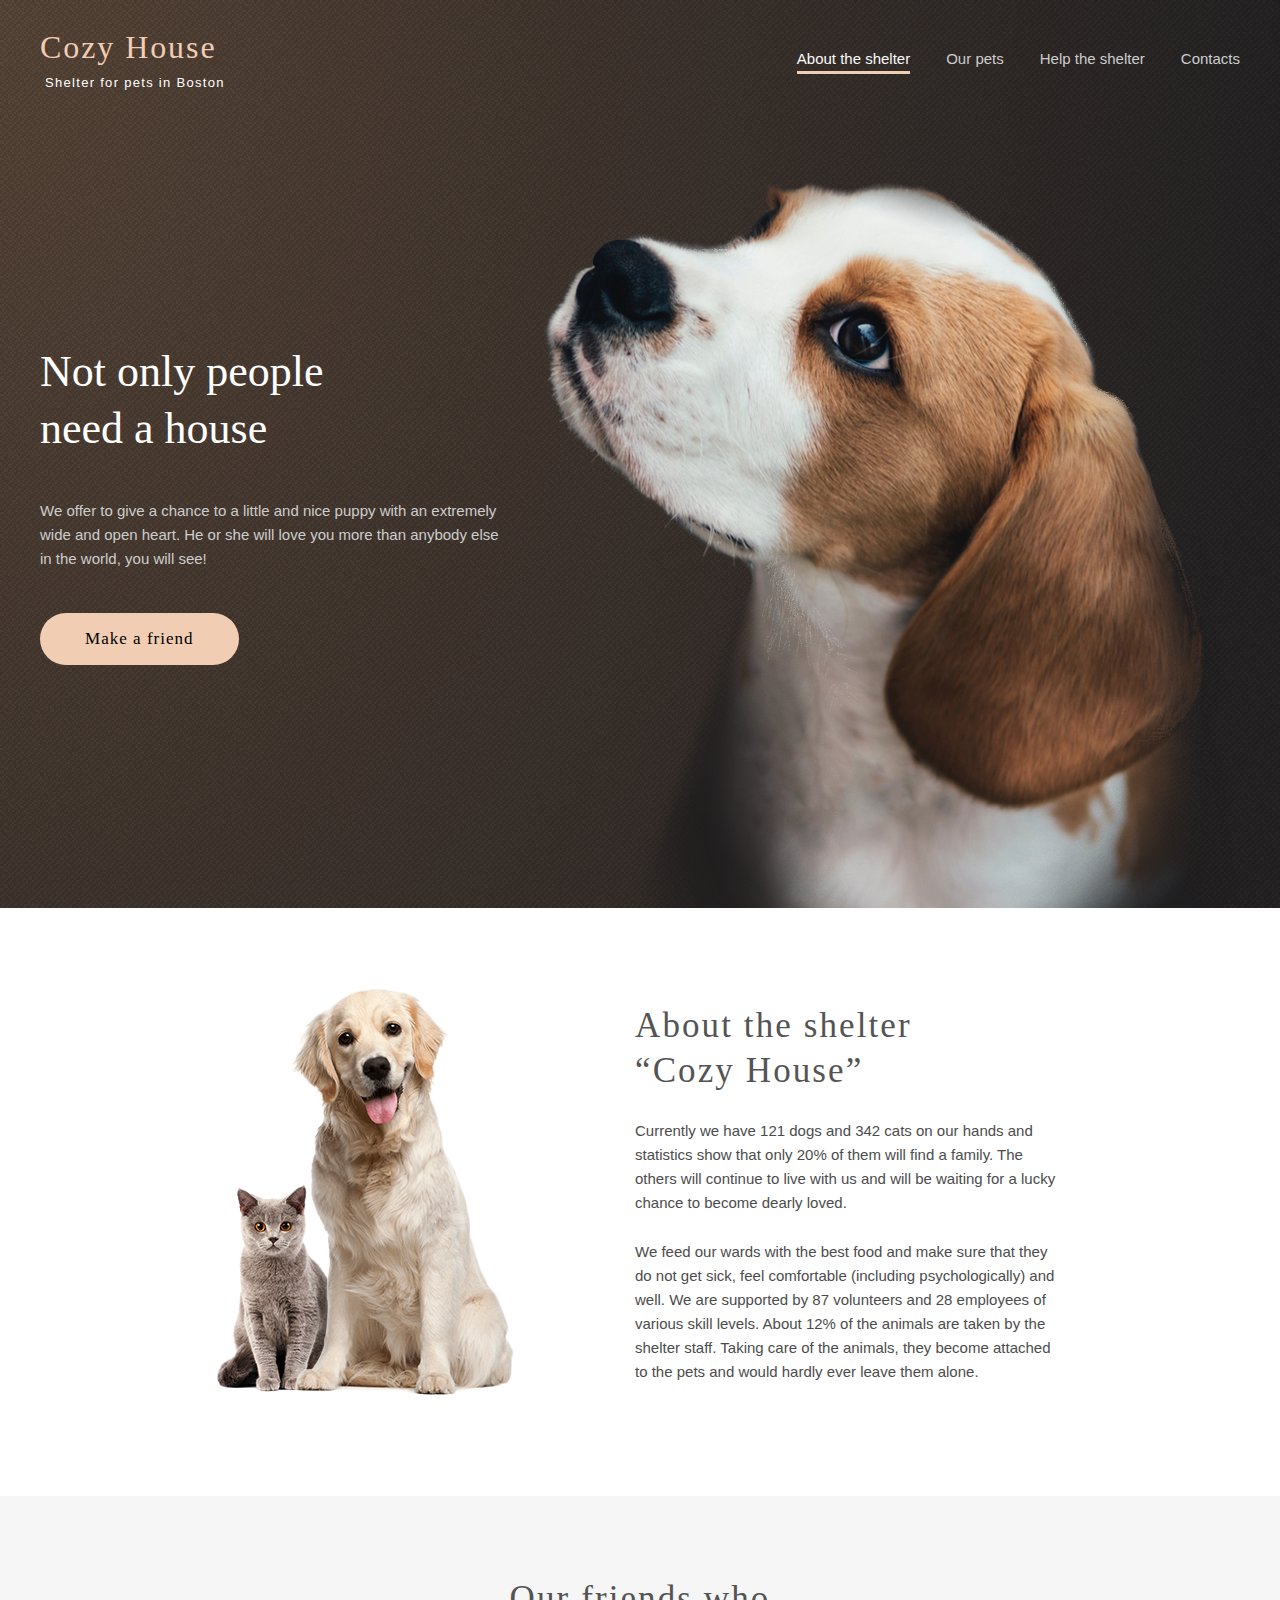
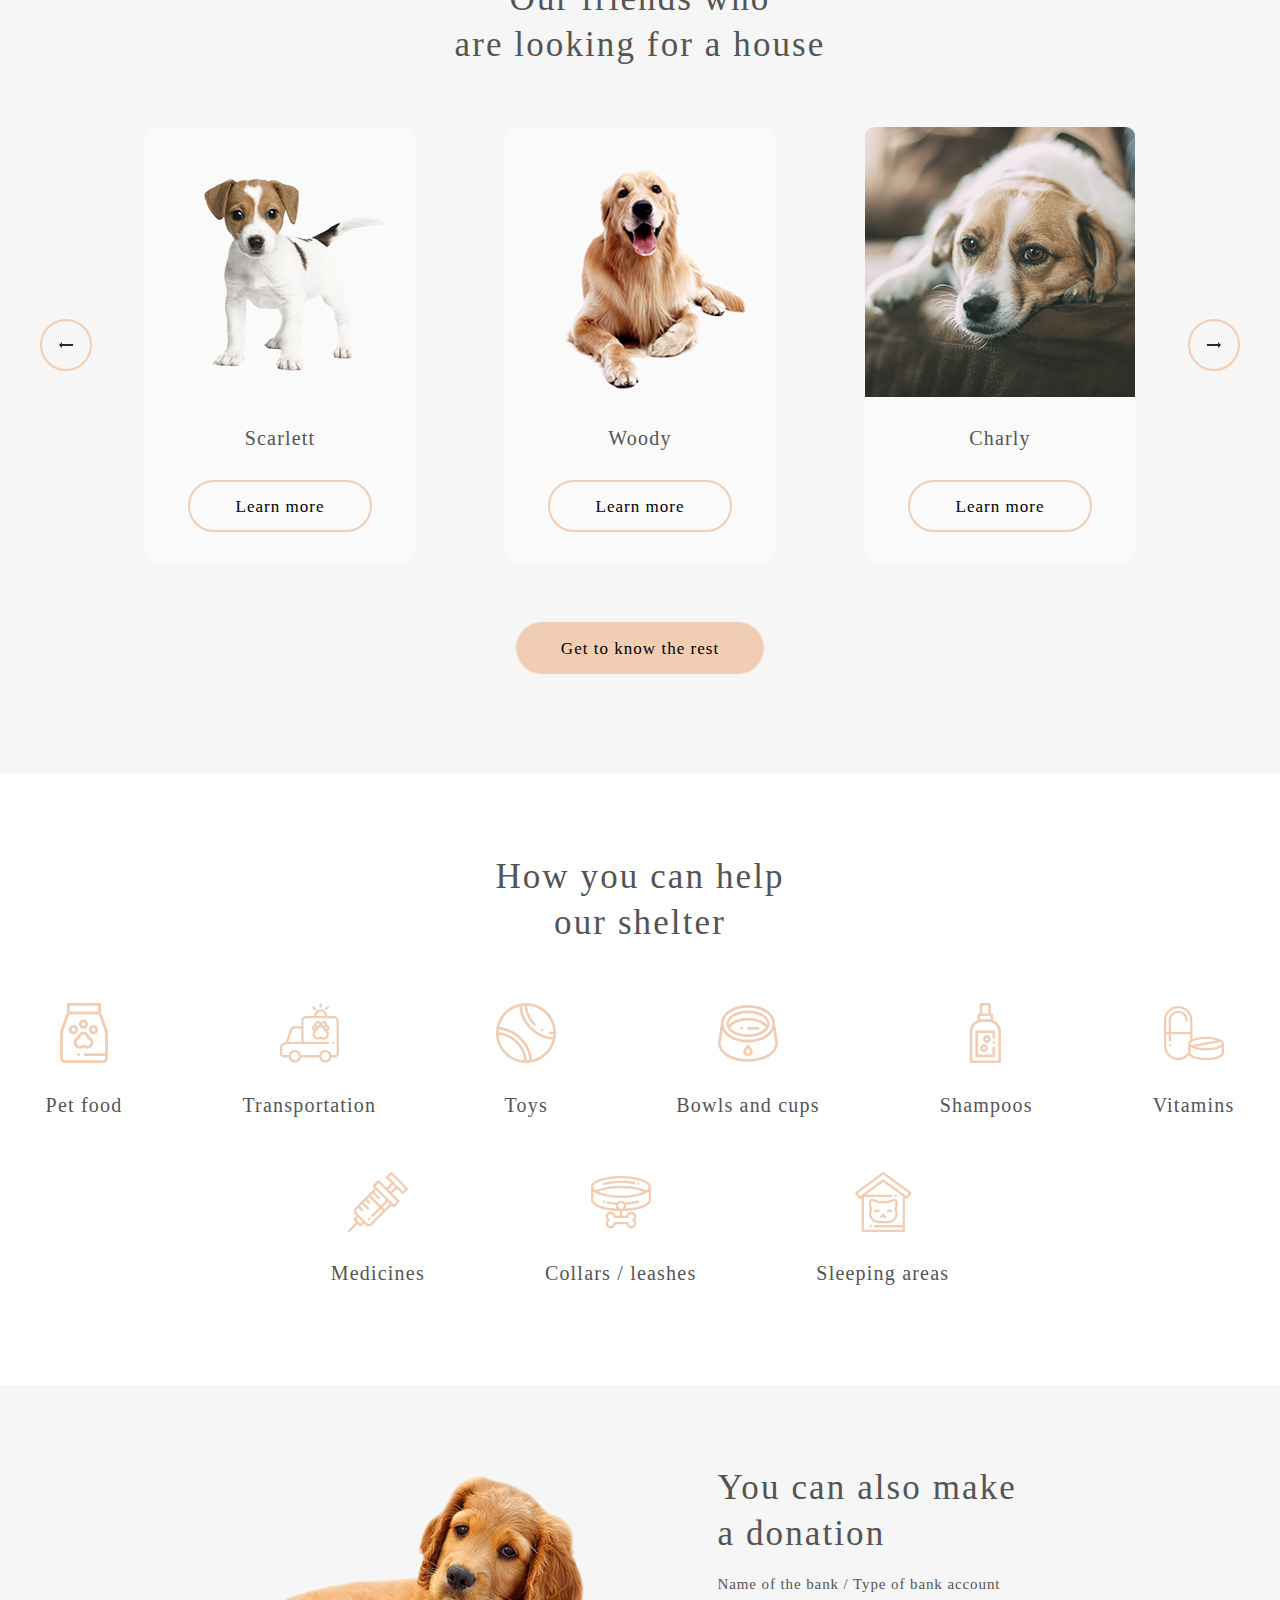
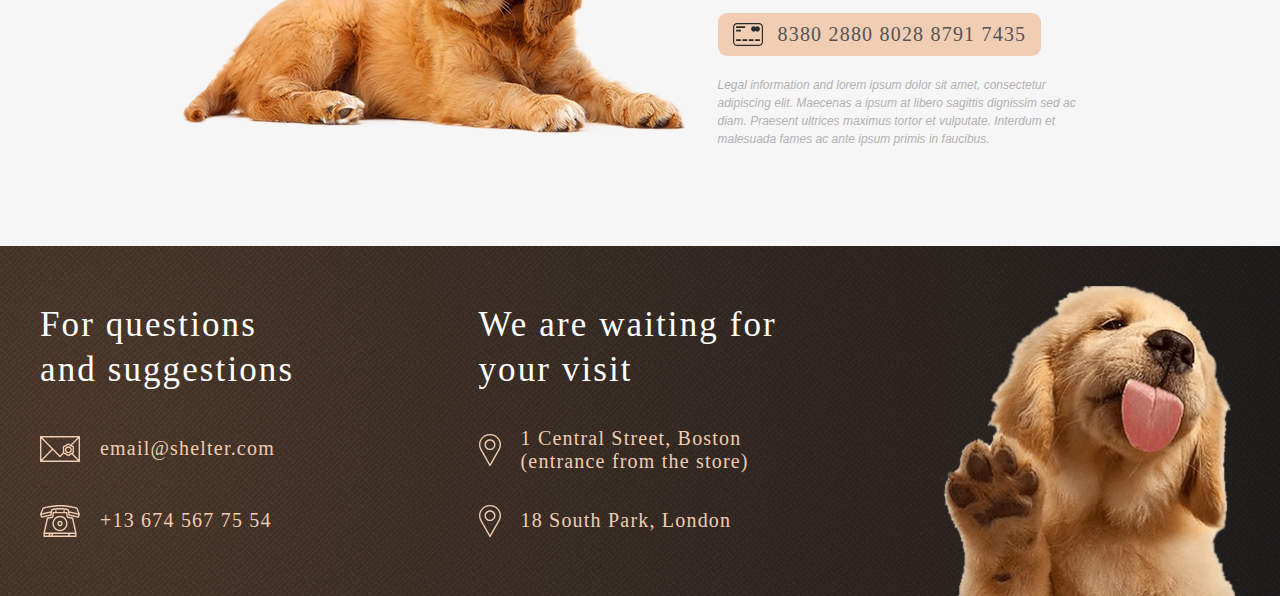
==== commit c2dbb7ee: "feat: add opening/closing popup with actual information to main page" ====
--- a/shelter/pages/main/index.html
+++ b/shelter/pages/main/index.html
@@ -202,7 +202,7 @@
       </div>
     </div>
   </footer>
-  <div id="popupPhoto" class="popup">
+  <div class="popup">
     <div class="popup-container">
       <div class="modal">
         <img class="modal-image" src="../../assets/images/pets-jennifer-500.jpg" alt="Jennifer">
@@ -211,10 +211,10 @@
           <p class="modal-subheader">Dog - Labrador</p>
           <p class="modal-description">Jennifer is a sweet 2 months old Labrador that is patiently waiting to find a new forever home. This girl really enjoys being able to go outside to run and play, but won't hesitate to play up a storm in the house if she has all of her favorite toys.</p>
           <ul class="modal-list">
-            <li class="modal-list-item"><span class="modal-list-item-heading">Age: </span>2 months</li>
-            <li class="modal-list-item"><span class="modal-list-item-heading">Inoculations: </span>none</li>
-            <li class="modal-list-item"><span class="modal-list-item-heading">Diseases: </span>none</li>
-            <li class="modal-list-item"><span class="modal-list-item-heading">Parasites: </span>none</li>
+            <li class="modal-list-item"><span class="modal-list-item-heading">Age: </span><span class="modal-list-age">2 months</span></li>
+            <li class="modal-list-item"><span class="modal-list-item-heading">Inoculations: </span><span class="modal-list-inoculations">none</span></li>
+            <li class="modal-list-item"><span class="modal-list-item-heading">Diseases: </span><span class="modal-list-diseases">none</span></li>
+            <li class="modal-list-item"><span class="modal-list-item-heading">Parasites: </span><span class="modal-list-parasites">none</span></li>
           </ul>
         </div>
       </div>
--- a/shelter/assets/css/style.css
+++ b/shelter/assets/css/style.css
@@ -304,11 +304,6 @@
   transition: all 0.8s ease-in-out;
   transform: translateX(0);
 }
-
-/* .slider-list.next {
-  transition: all 0.8s ease-in-out;
-  transform: translate3d(-100%, 0px, 0px);
-} */
 
 .our-friends-all .slider-list {
   gap: 30px 40px;
@@ -698,7 +693,7 @@
 }
 
 .modal-image {
-  max-width: 500px;
+  min-width: 500px;
   width: 100%;
   object-fit: contain;
 }
@@ -793,7 +788,11 @@
   }
 
   .slider-wrapper {
-    max-width: 630px;
+    max-width: 580px;
+  }
+
+  .slider-list {
+    gap: 40px;
   }
 
   .help-item {
@@ -822,7 +821,7 @@
   }
 
   .modal-image {
-    max-width: 350px;
+    min-width: 350px;
   }
 
   .modal-left-block {
@@ -881,12 +880,7 @@
   }
 
   .slider-wrapper {
-    max-width: 580px;
     padding: 35px 0;
-  }
-
-  .slider-list {
-    gap: 40px;
   }
 
   .slider-item:hover {
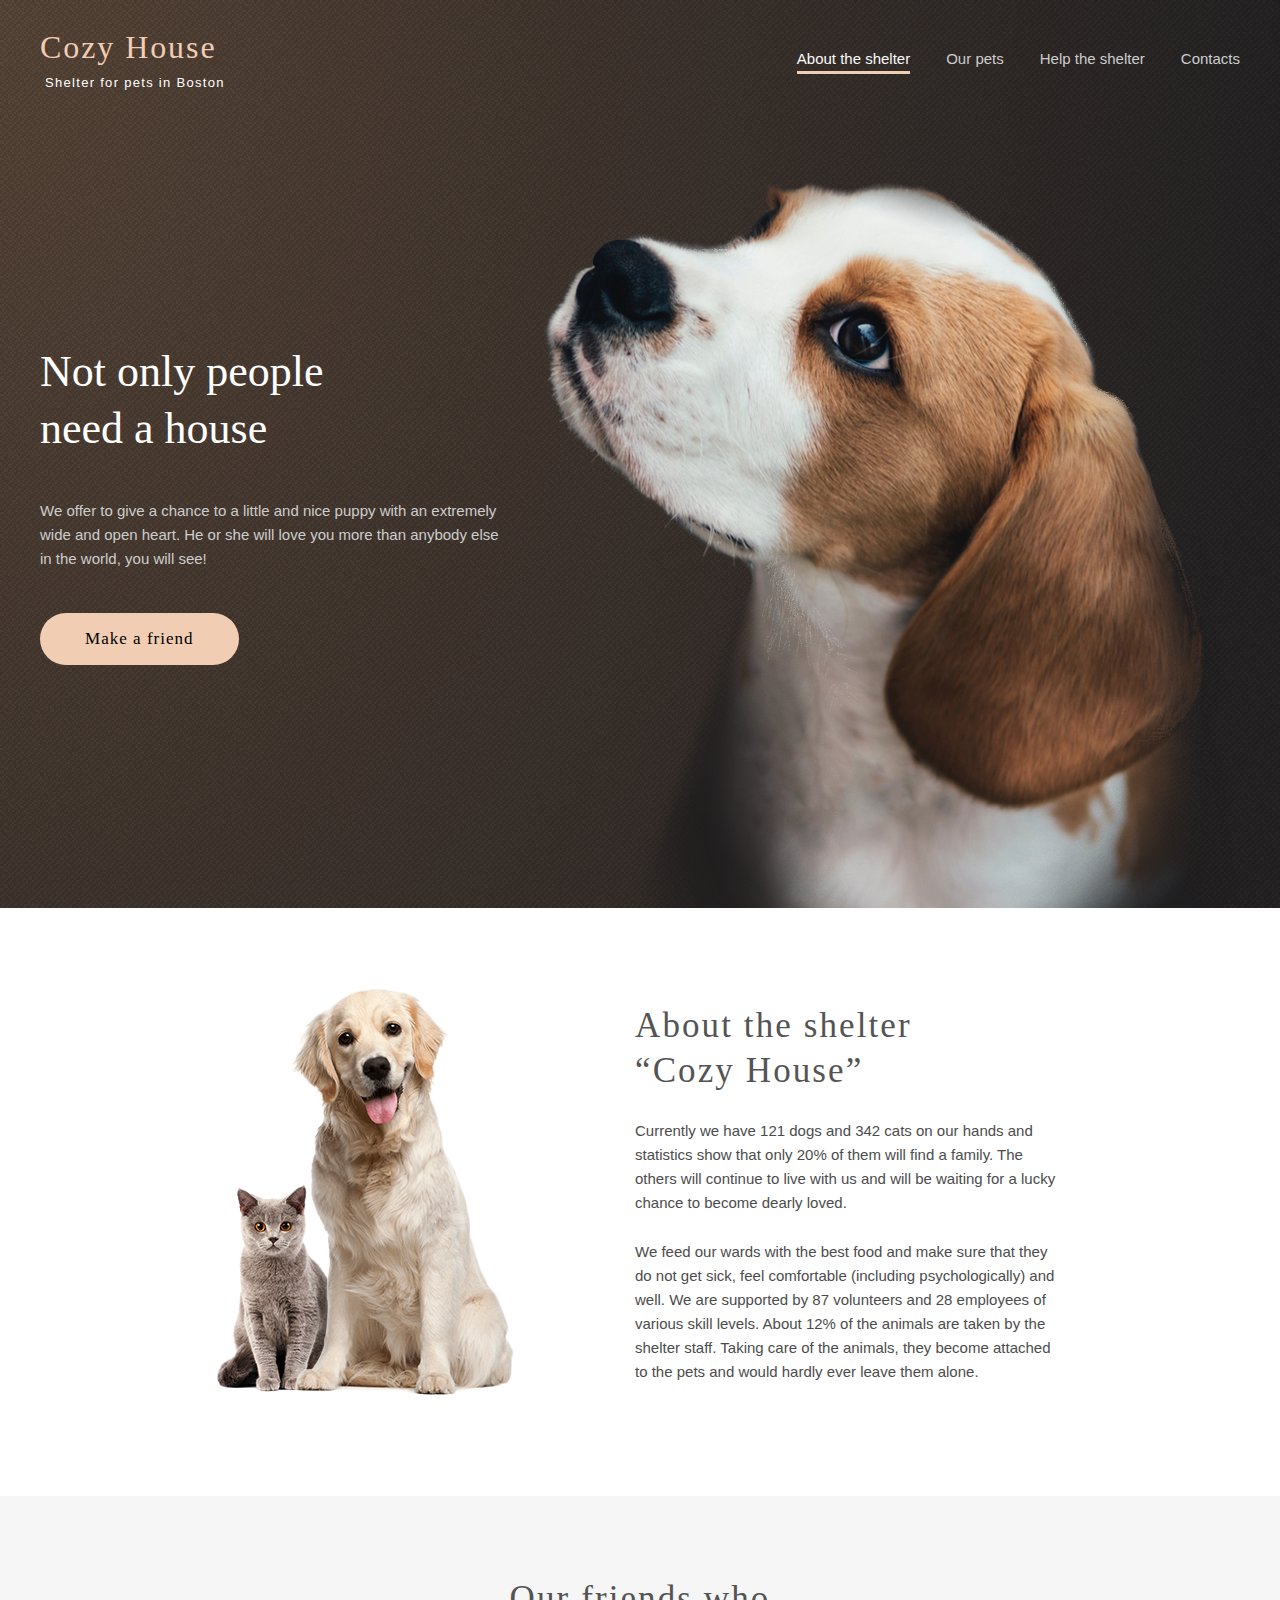
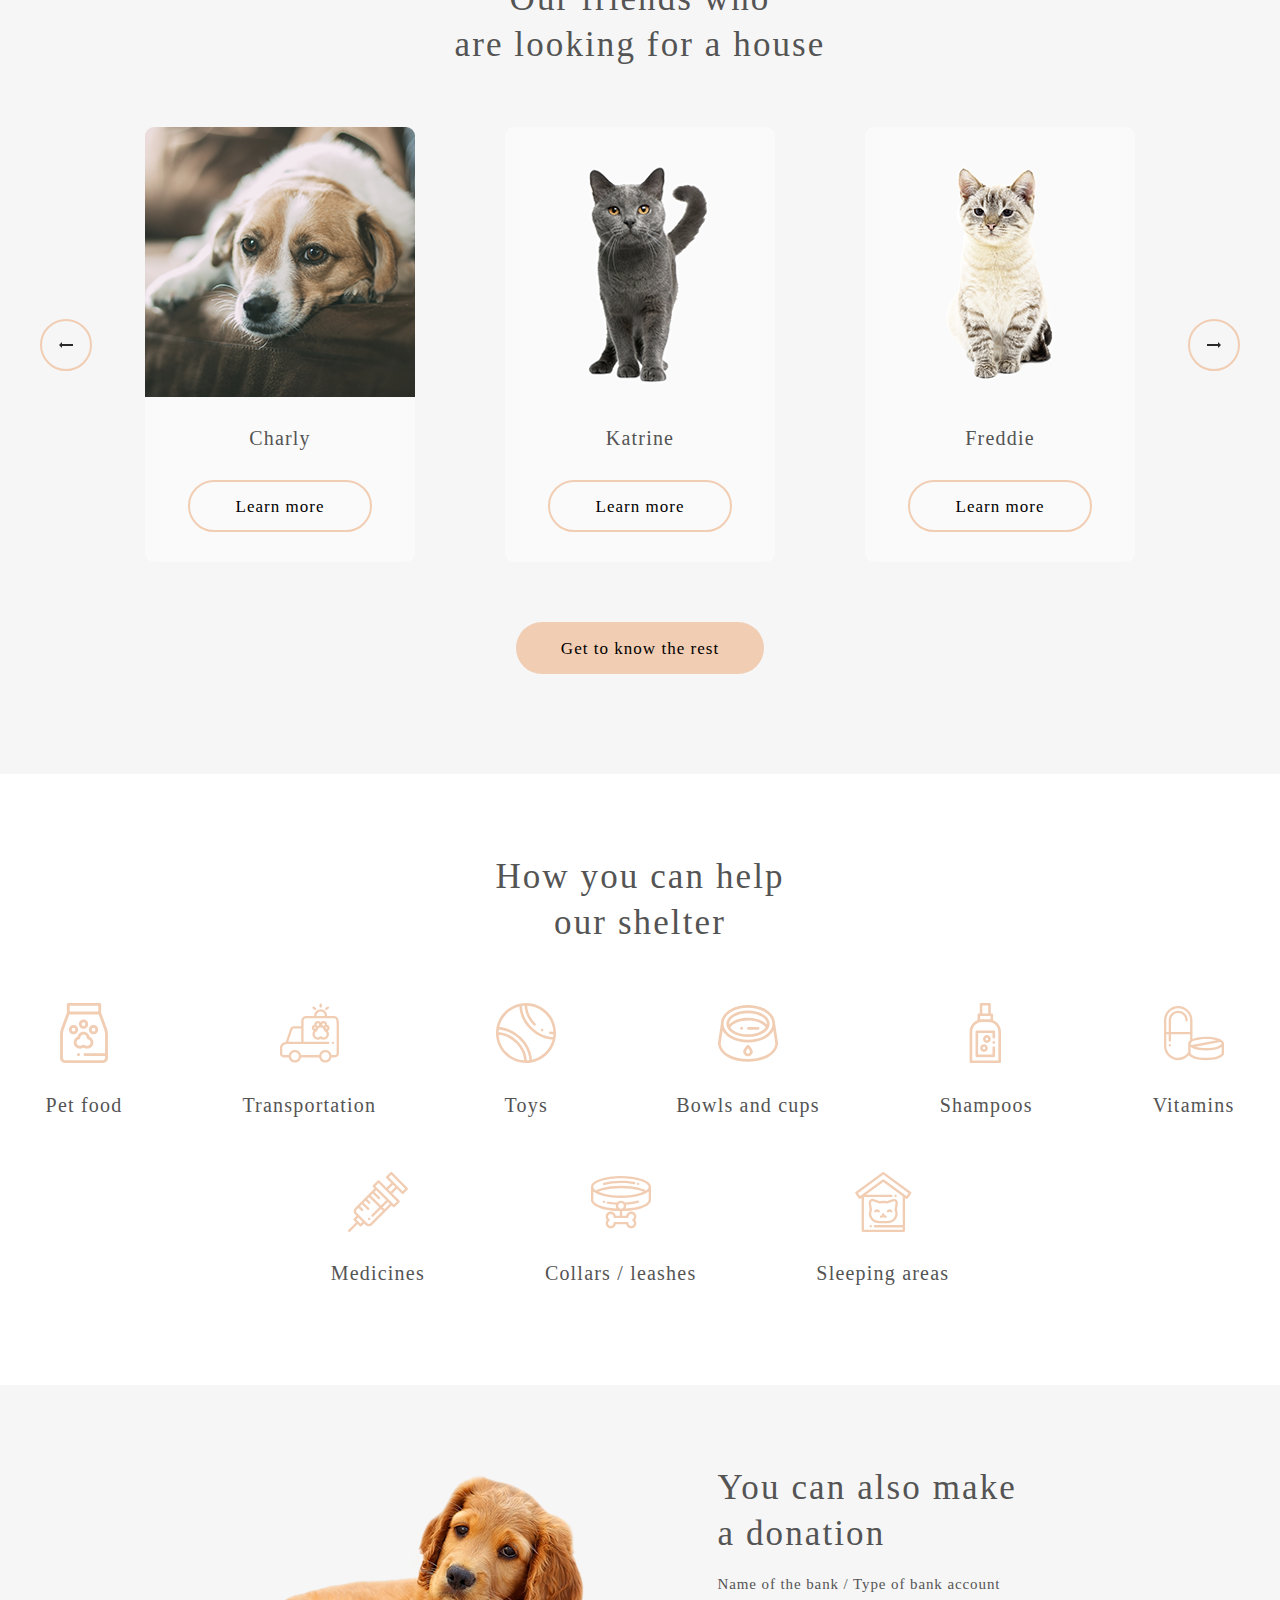
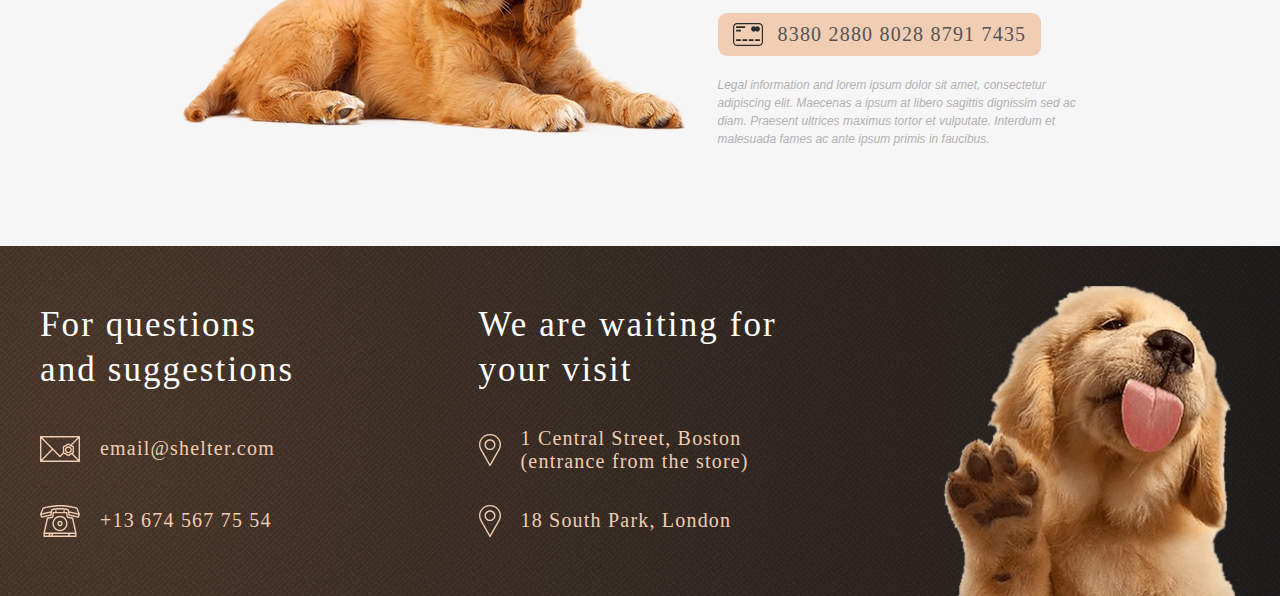
==== commit 93510ae5: "feat: add interactive pagination to pets page" ====
--- a/shelter/pages/main/index.html
+++ b/shelter/pages/main/index.html
@@ -6,7 +6,7 @@
   <title>Cozy House</title>
   <link rel="stylesheet" href="../../assets/css/style.css">
   <link rel="icon" href="../../assets//icons/favicon.ico">
-  <script type="module" src="../../assets/js/script.js"></script>
+  <script type="module" src="../../assets/js/main.js"></script>
 </head>
 <body class="body">
   <header class="header">
--- a/shelter/assets/css/style.css
+++ b/shelter/assets/css/style.css
@@ -301,7 +301,7 @@
   gap: 90px;
   width: 100%;
   max-width: 990px;
-  transition: all 0.8s ease-in-out;
+  transition: transform 0.8s ease-in-out;
   transform: translateX(0);
 }
 
@@ -324,7 +324,8 @@
   min-width: 270px;
   cursor: pointer;
   margin: 0 auto;
-  transition: box-shadow 0.3s linear;
+  opacity: 1;
+  transition: box-shadow 0.3s linear, opacity 0.1s linear;
 }
 
 .slider-item:hover {
@@ -780,6 +781,28 @@
   right: -42px;
 }
 
+.loaded {
+  animation: loaded 0.5s ease-in-out;
+}
+
+@keyframes loaded {
+  0% {
+    transform: scale(1);
+    opacity: 0;
+  }
+  50% {
+    transform: scale(0.8);
+  }
+  100% {
+    transform: scale(1);
+    opacity: 1;
+  }
+}
+
+.hide {
+  opacity: 0;
+}
+
 @media (width < 1280px) {
 
   .our-friends-container {
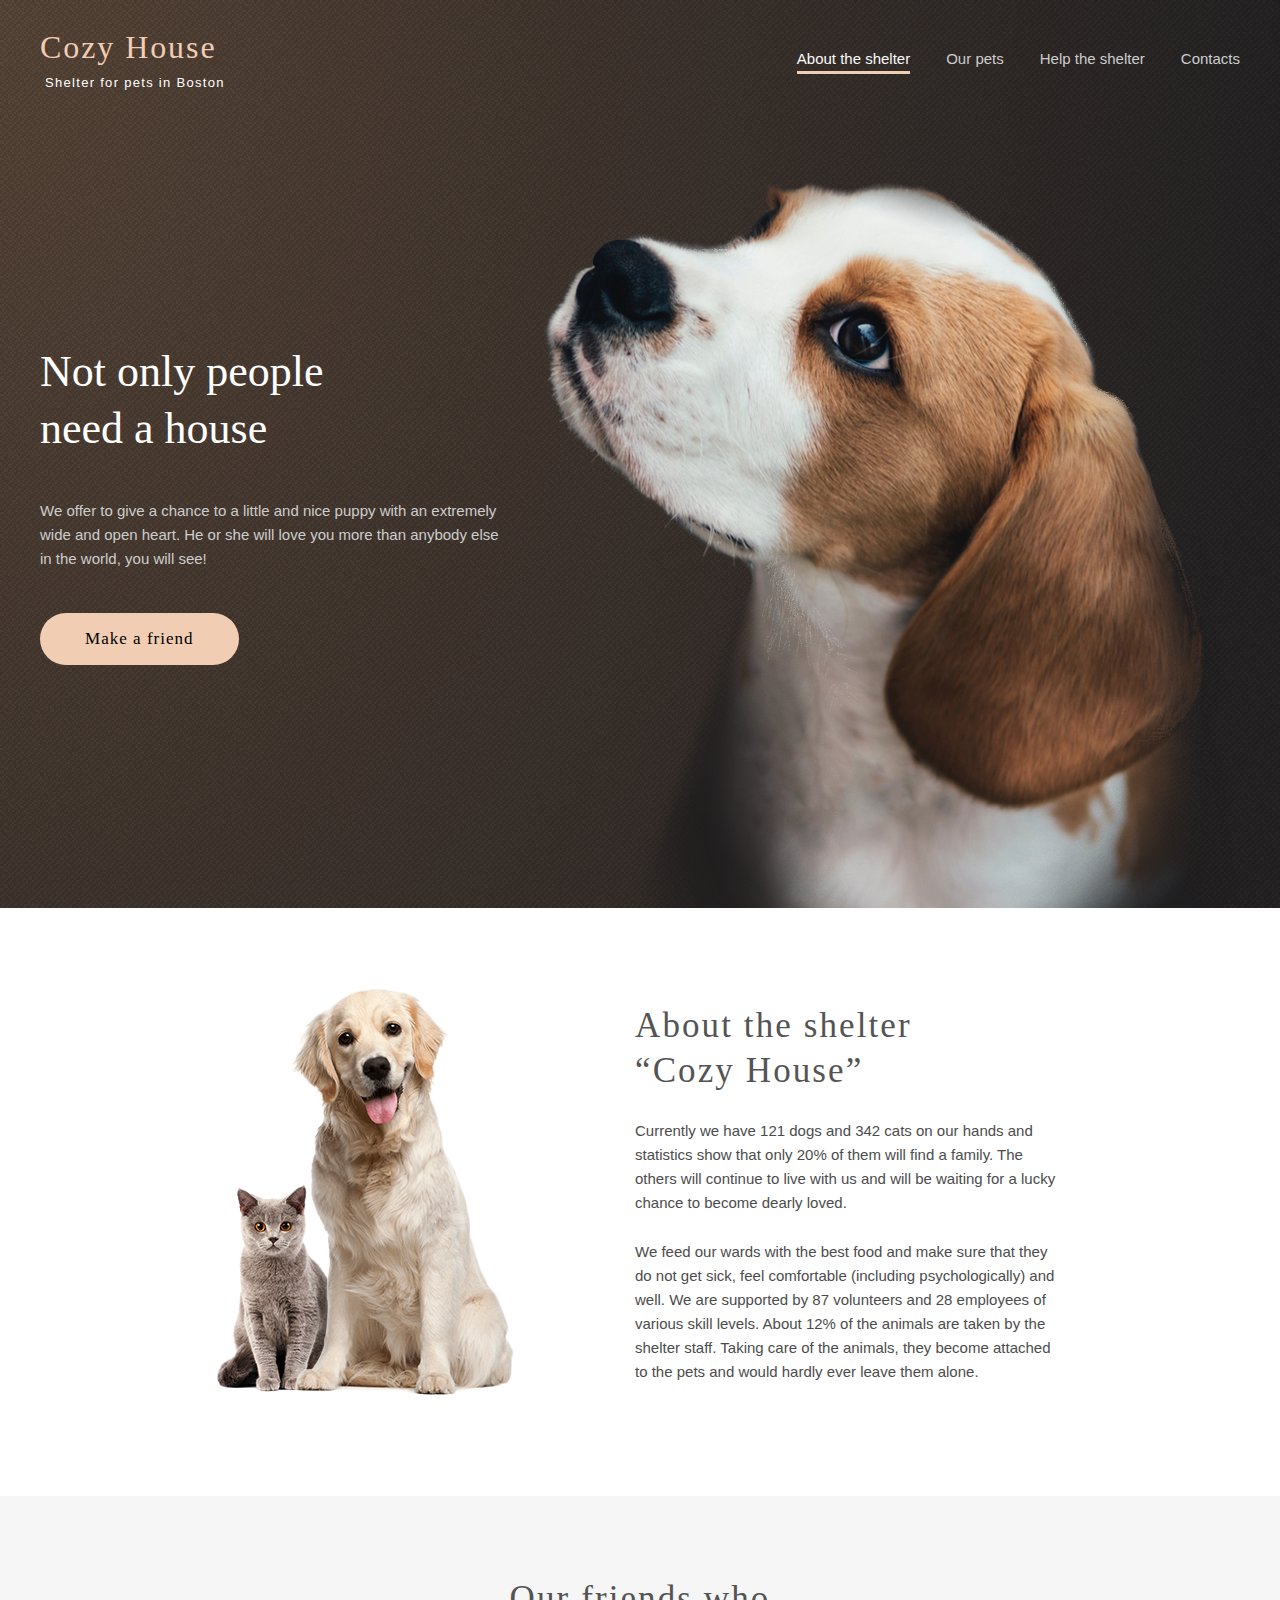
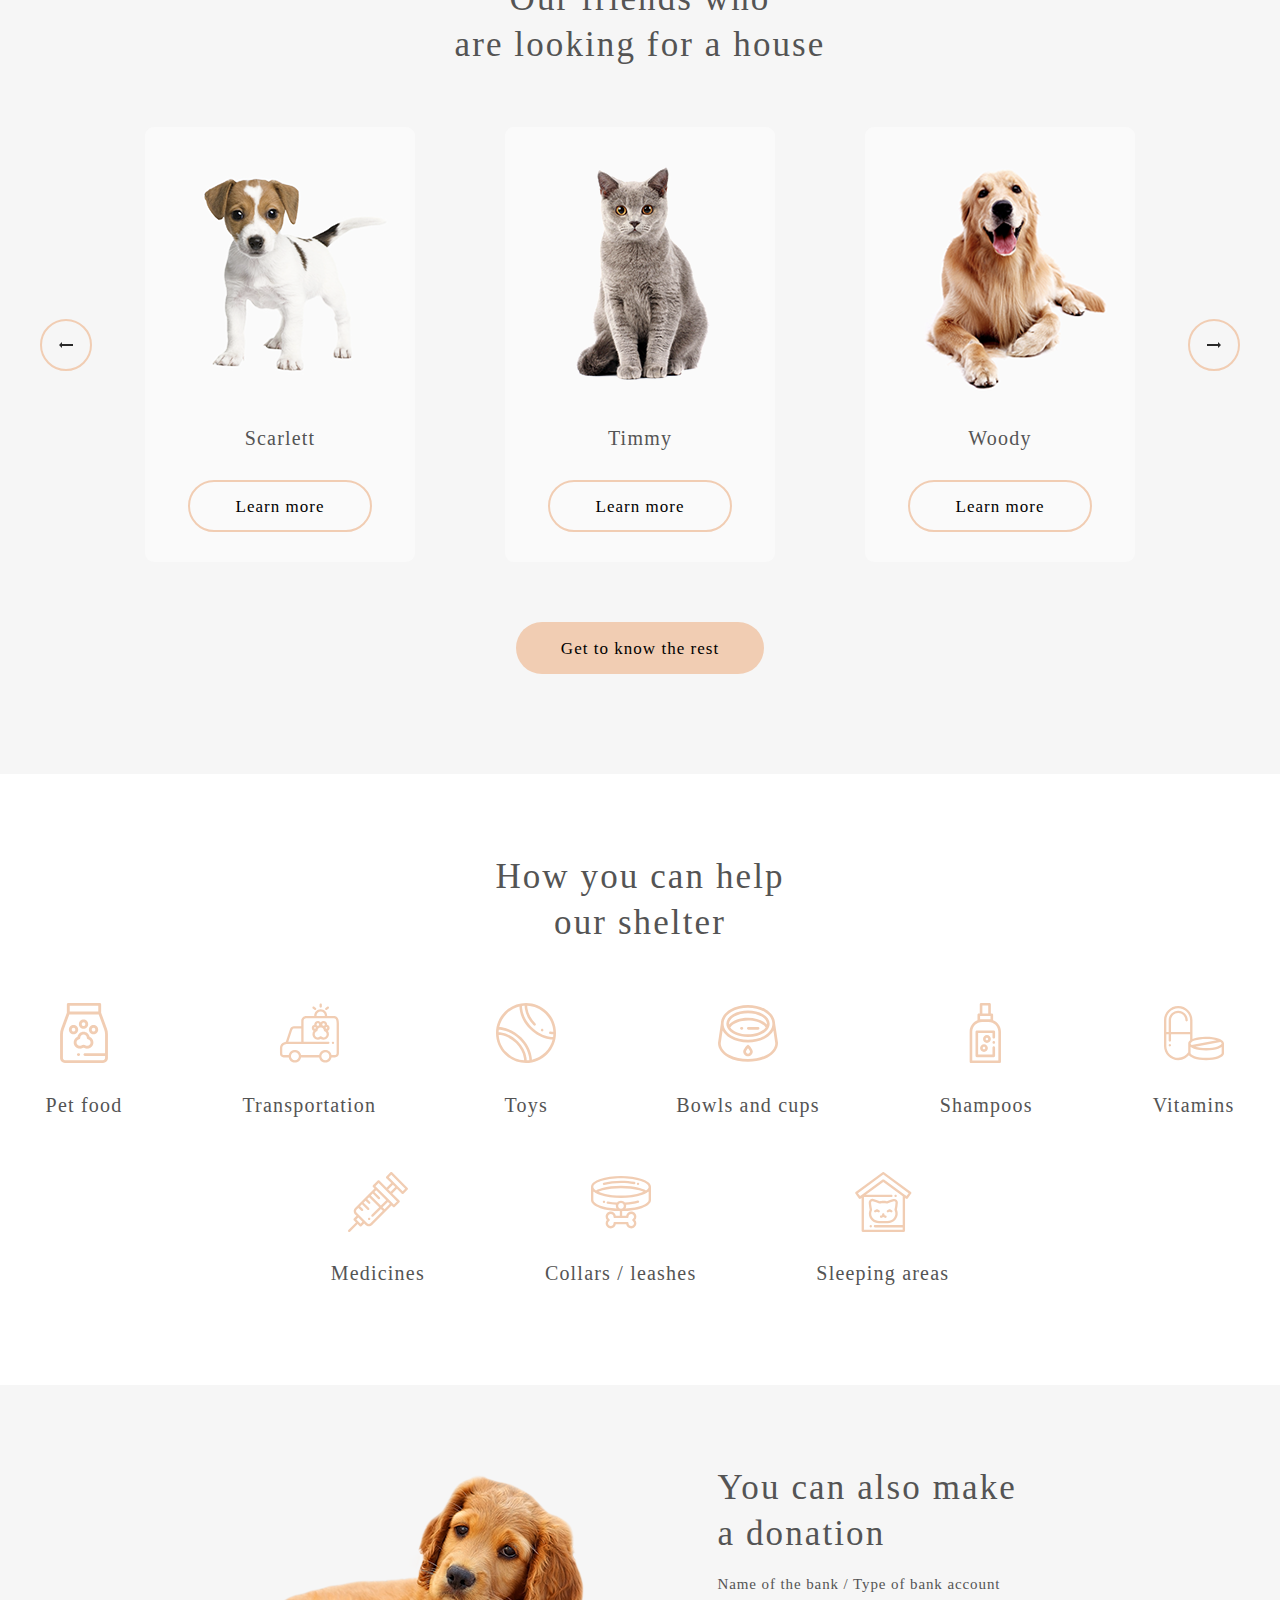
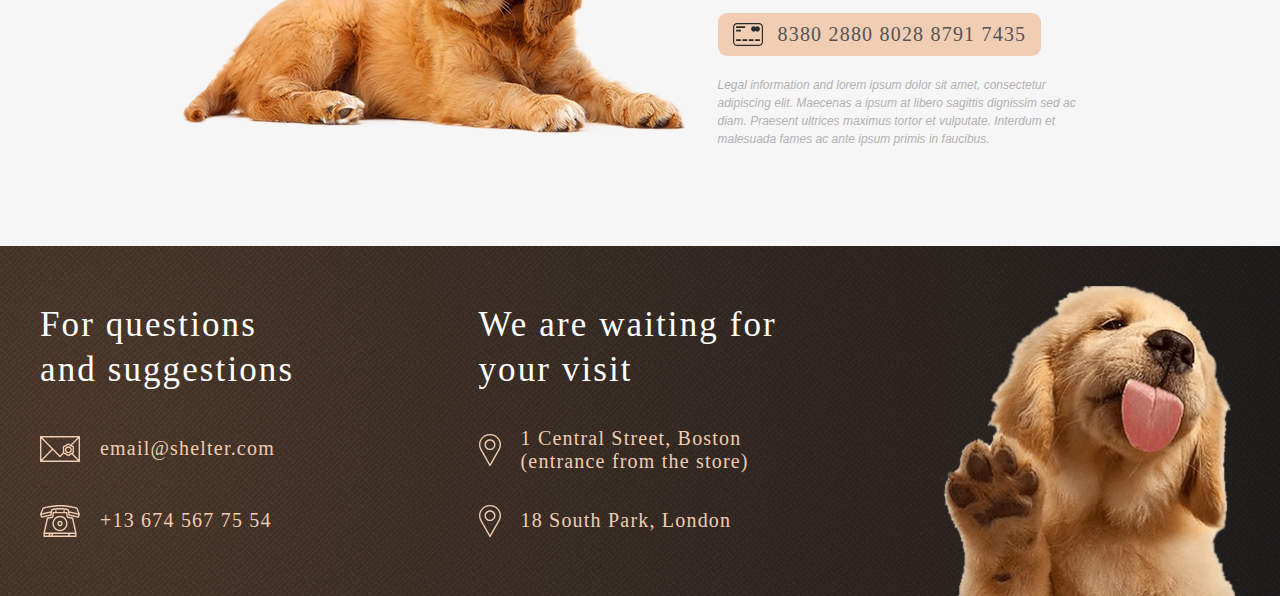
==== commit 1f02cfd9: "fix: min-width to heading in footer" ====
--- a/shelter/pages/main/index.html
+++ b/shelter/pages/main/index.html
@@ -187,7 +187,7 @@
           <h3 class="footer-heading">We are waiting for your visit</h3>
           <ul class="footer-list footer-list-center">
             <li class="footer-list-item">
-              <a class="footer-list-text" href="https://www.google.com/maps/search/1+Central+Street,+Boston/" target="_blank">
+              <a class="footer-list-text fix" href="https://www.google.com/maps/search/1+Central+Street,+Boston/" target="_blank">
                 <img class="footer-list-icon" src="../../assets/icons/pin.svg" alt="Mail">1 Central Street, Boston (entrance from the store)
               </a>
             </li>
--- a/shelter/assets/css/style.css
+++ b/shelter/assets/css/style.css
@@ -44,7 +44,7 @@
 }
 
 .header-logo {
-  width: 186px;
+  width: 190px;
   height: 60px;
   text-decoration: none;
 }
@@ -1031,7 +1031,7 @@
   }
 
   .not-only-heading {
-    max-width: 200px;
+    max-width: 210px;
     font-size: 25px;
     text-align: center;
     margin: 0 auto;
@@ -1126,7 +1126,7 @@
 
   .help-heading {
     font-size: 25px;
-    max-width: 230px;
+    max-width: 240px;
   }
 
   .help-list {
@@ -1168,7 +1168,7 @@
 
   .in-addition-heading {
     font-size: 25px;
-    max-width: 220px;
+    max-width: 230px;
     margin: 0 auto;
   }
 
@@ -1221,6 +1221,10 @@
   .footer-list-center {
     padding-top: 40px;
     gap: 39px;
+  }
+
+  .footer-list-text.fix {
+    min-width: 305px;
   }
 
   .our-friends-all .our-friends-container {
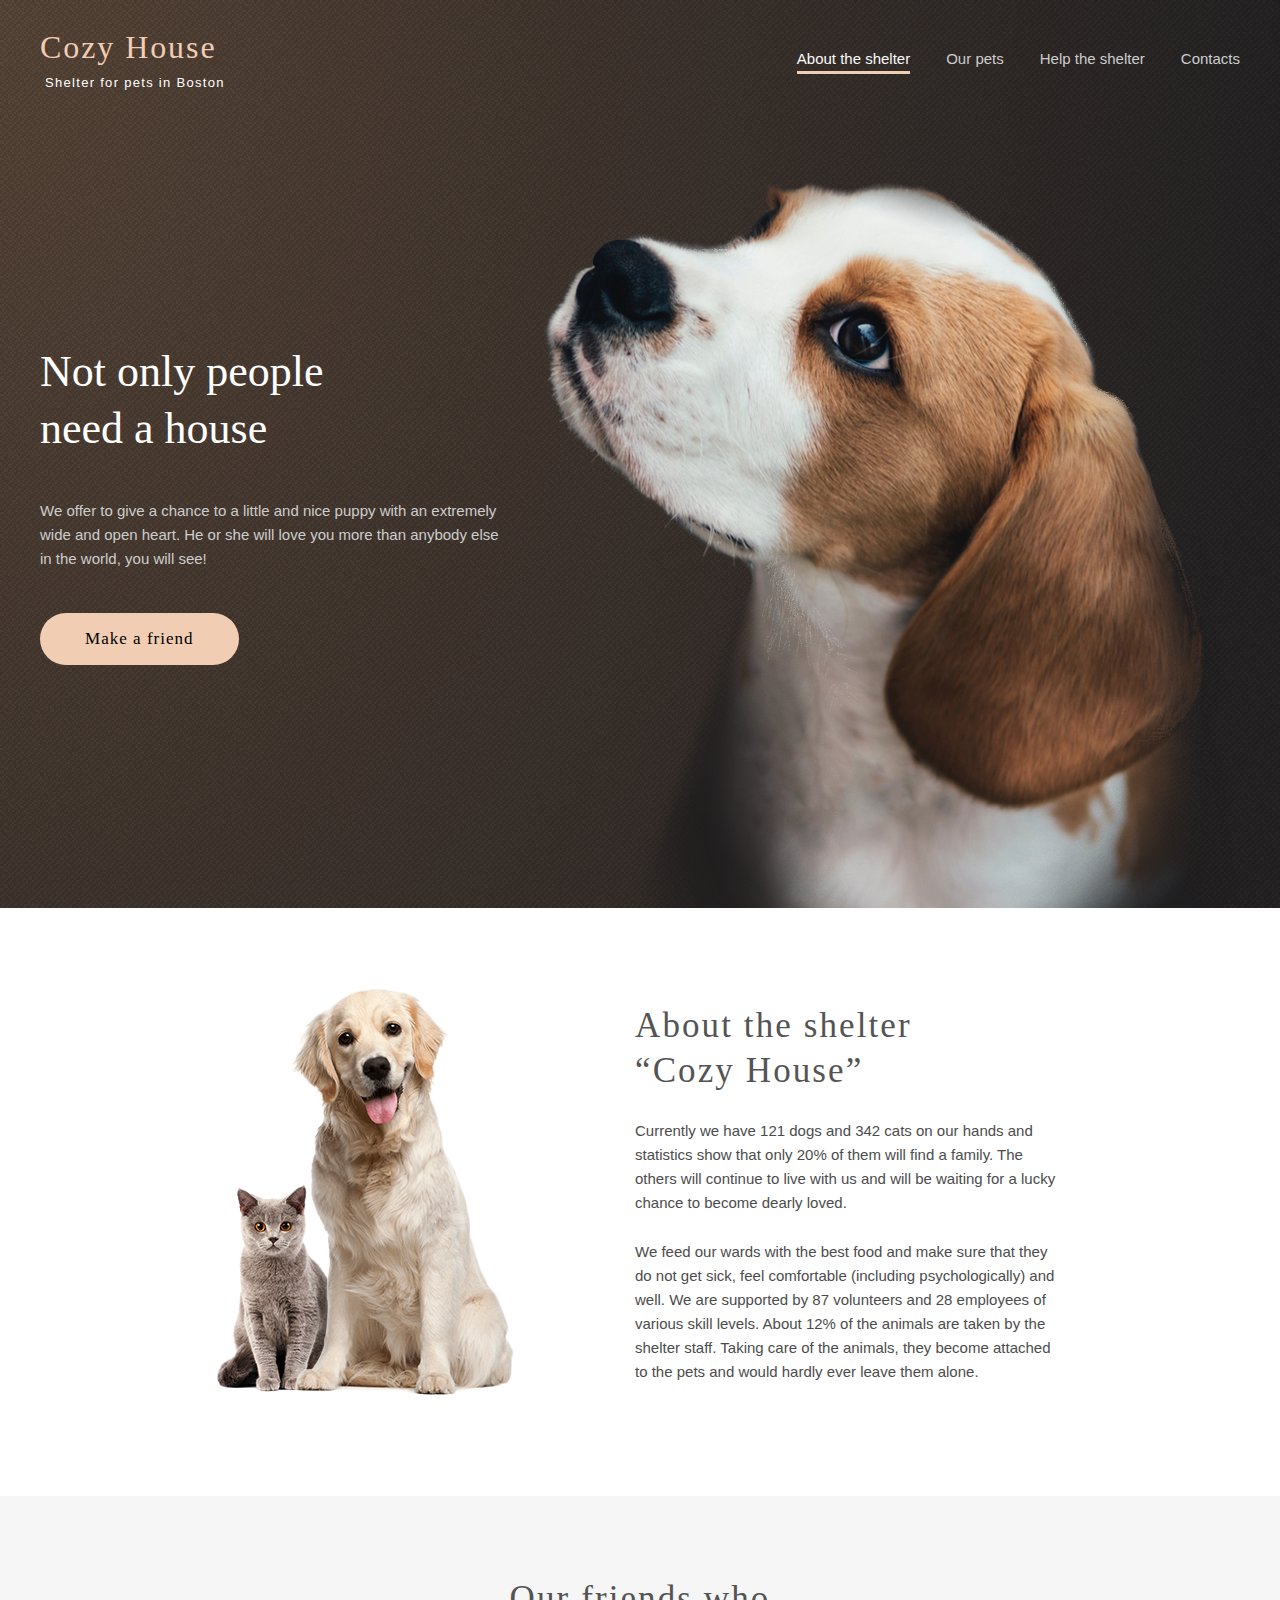
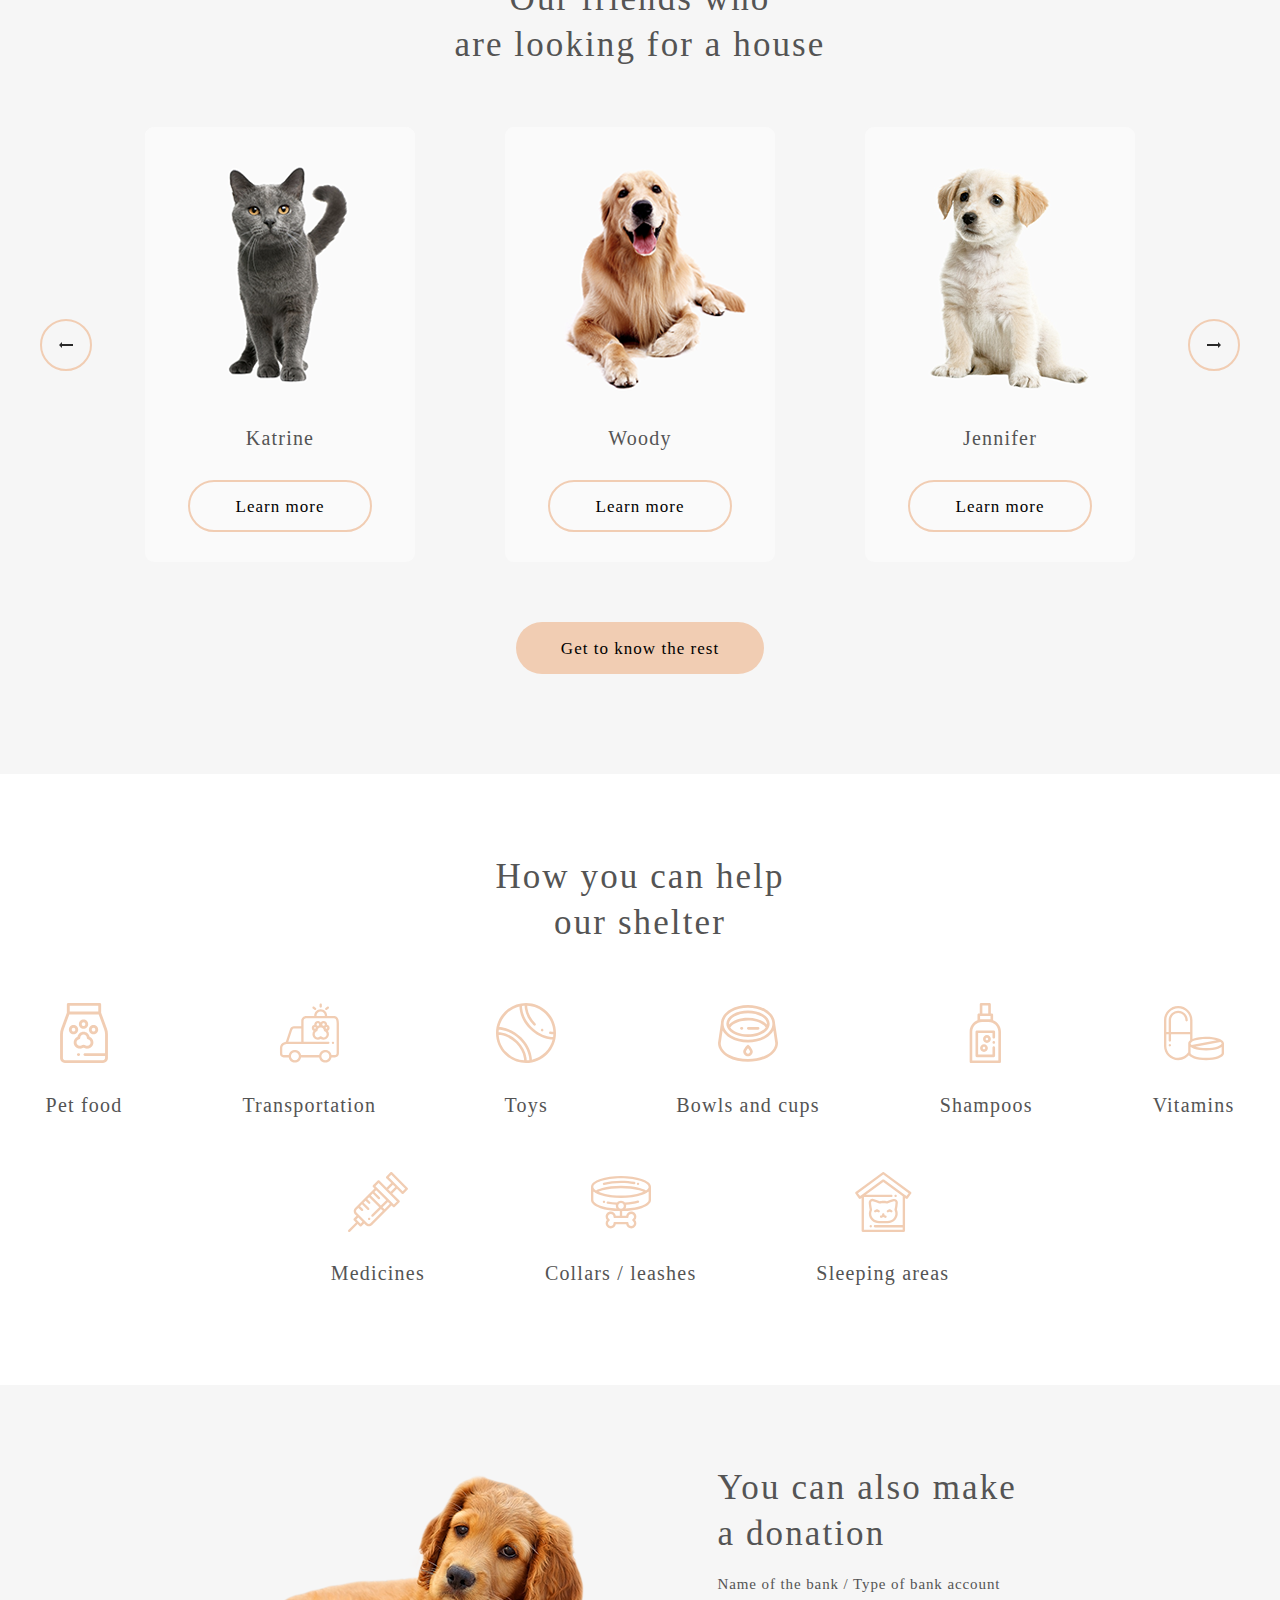
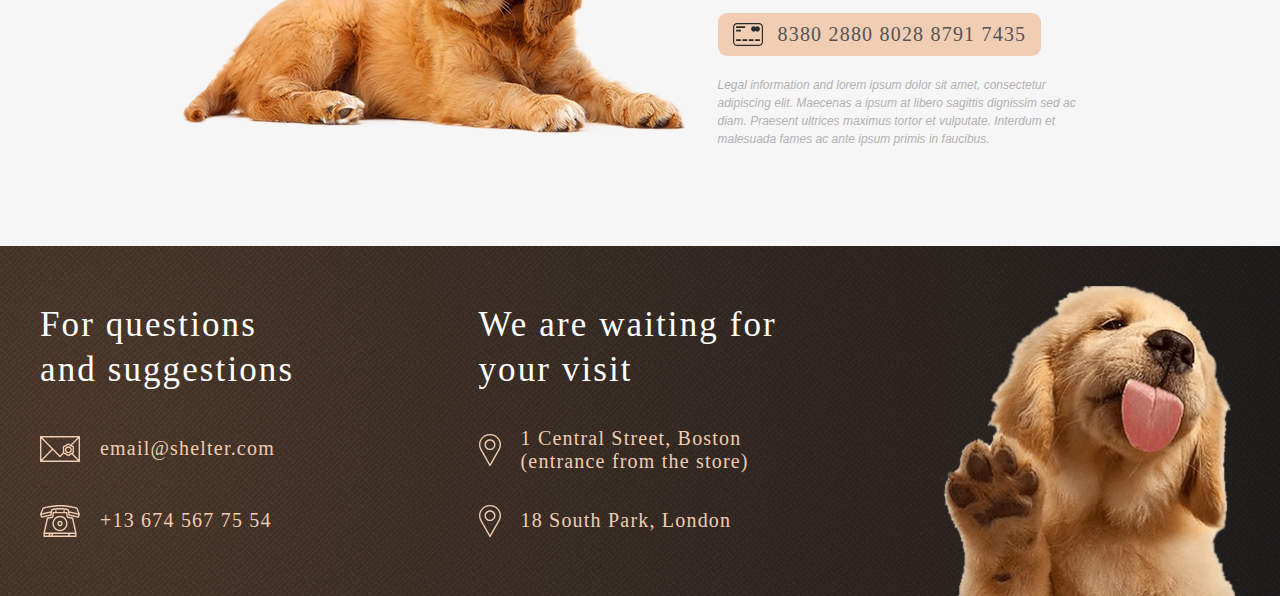
==== commit 7957f19a: "fix: width of logo and heading in footer" ====
--- a/shelter/pages/main/index.html
+++ b/shelter/pages/main/index.html
@@ -188,13 +188,11 @@
           <ul class="footer-list footer-list-center">
             <li class="footer-list-item">
               <a class="footer-list-text fix" href="https://www.google.com/maps/search/1+Central+Street,+Boston/" target="_blank">
-                <img class="footer-list-icon" src="../../assets/icons/pin.svg" alt="Mail">1 Central Street, Boston (entrance from the store)
-              </a>
+                <img class="footer-list-icon" src="../../assets/icons/pin.svg" alt="Mail">1 Central Street, Boston (entrance from the store)</a>
             </li>
             <li class="footer-list-item">
               <a class="footer-list-text" href="https://www.google.com/maps/search/18+South+Park,+London/" target="_blank">
-                <img class="footer-list-icon" src="../../assets/icons/pin.svg" alt="Mail">18 South Park, London
-              </a>
+                <img class="footer-list-icon" src="../../assets/icons/pin.svg" alt="Mail">18 South Park, London</a>
             </li>
           </ul>
         </div>
--- a/shelter/assets/css/style.css
+++ b/shelter/assets/css/style.css
@@ -44,7 +44,7 @@
 }
 
 .header-logo {
-  width: 190px;
+  width: 200px;
   height: 60px;
   text-decoration: none;
 }
@@ -1224,7 +1224,7 @@
   }
 
   .footer-list-text.fix {
-    min-width: 305px;
+    min-width: 308px;
   }
 
   .our-friends-all .our-friends-container {
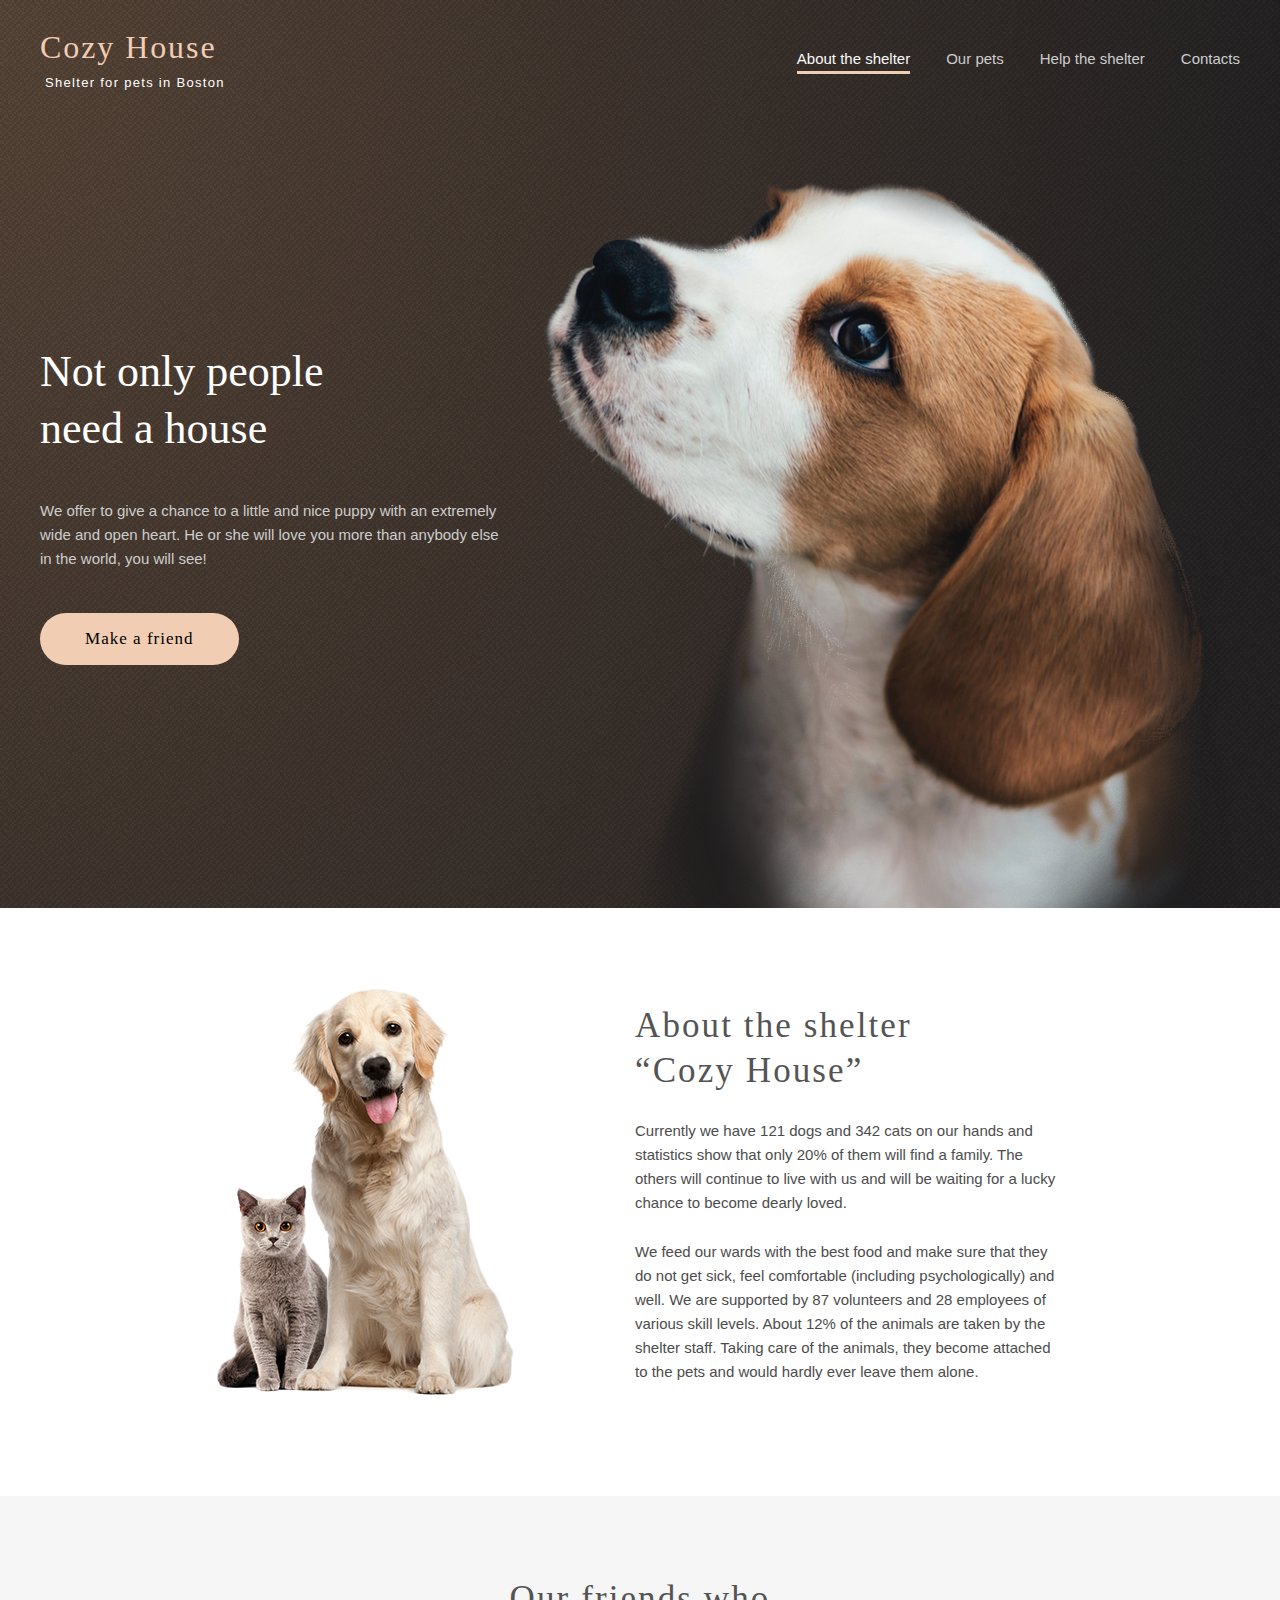
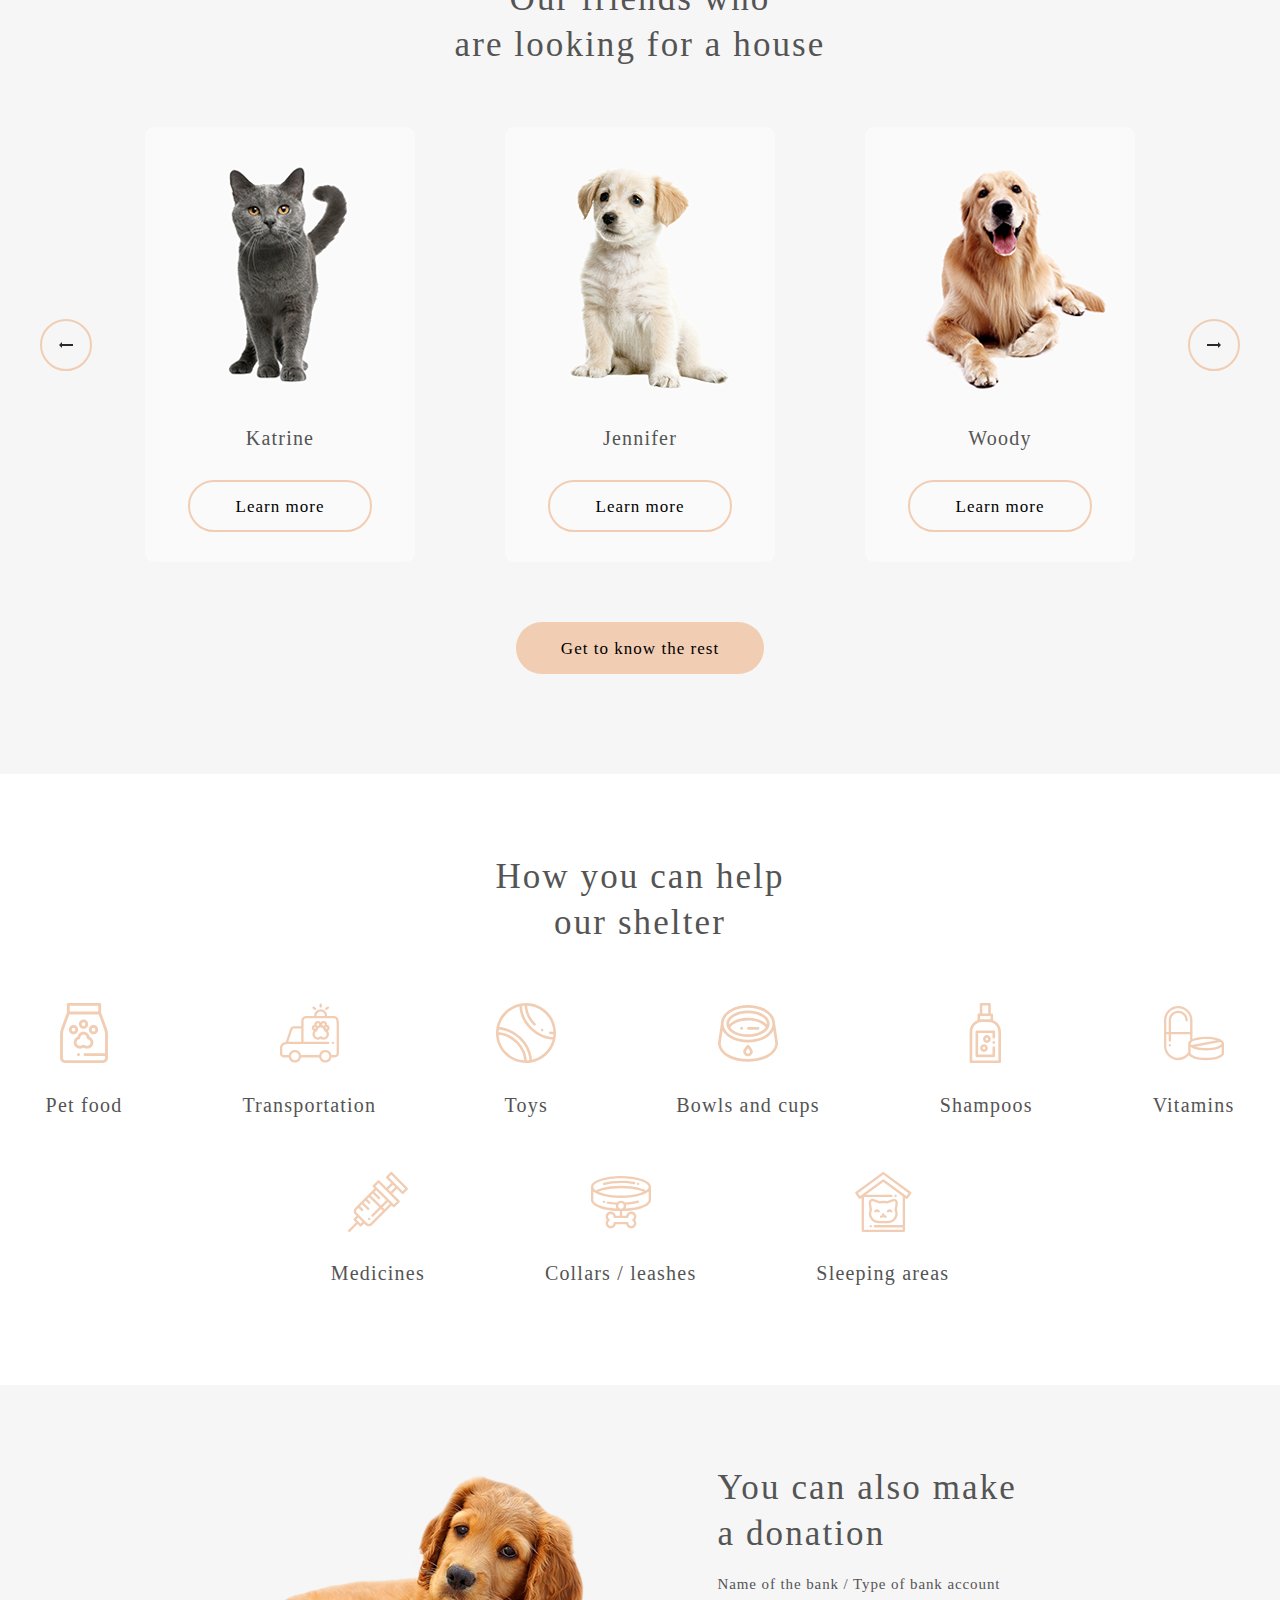
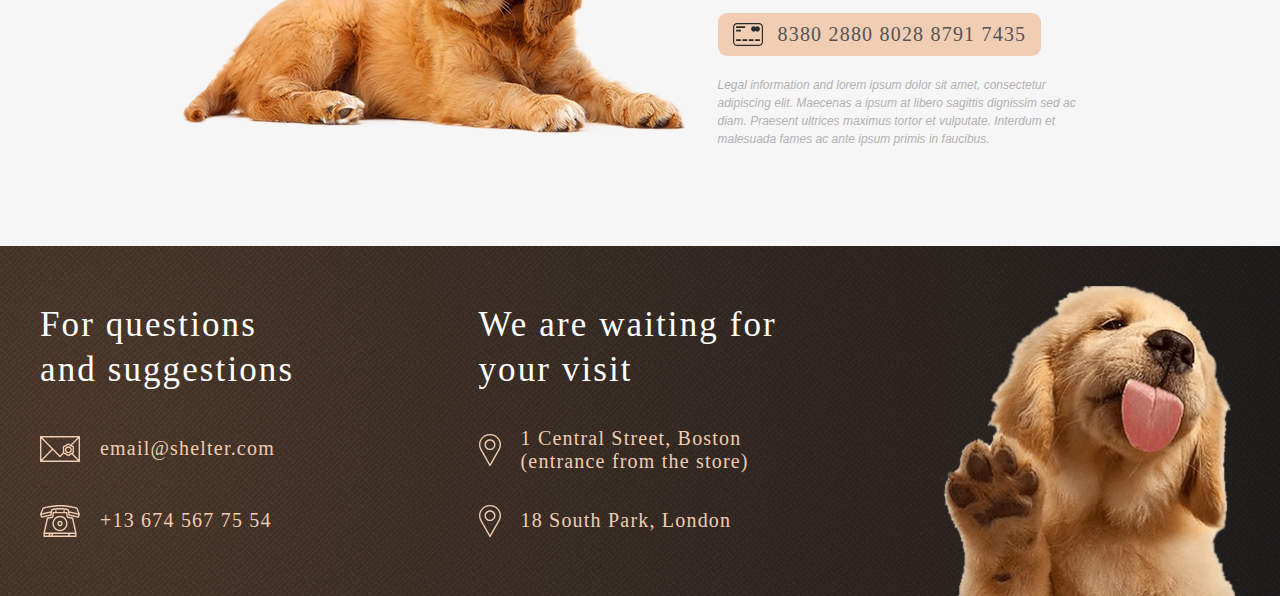
==== commit b8799d7e: "fix: remove js for review part 2" ====
--- a/shelter/pages/main/index.html
+++ b/shelter/pages/main/index.html
@@ -6,7 +6,7 @@
   <title>Cozy House</title>
   <link rel="stylesheet" href="../../assets/css/style.css">
   <link rel="icon" href="../../assets//icons/favicon.ico">
-  <script type="module" src="../../assets/js/main.js"></script>
+  <script type="module" src="../../assets/js/script.js"></script>
 </head>
 <body class="body">
   <header class="header">
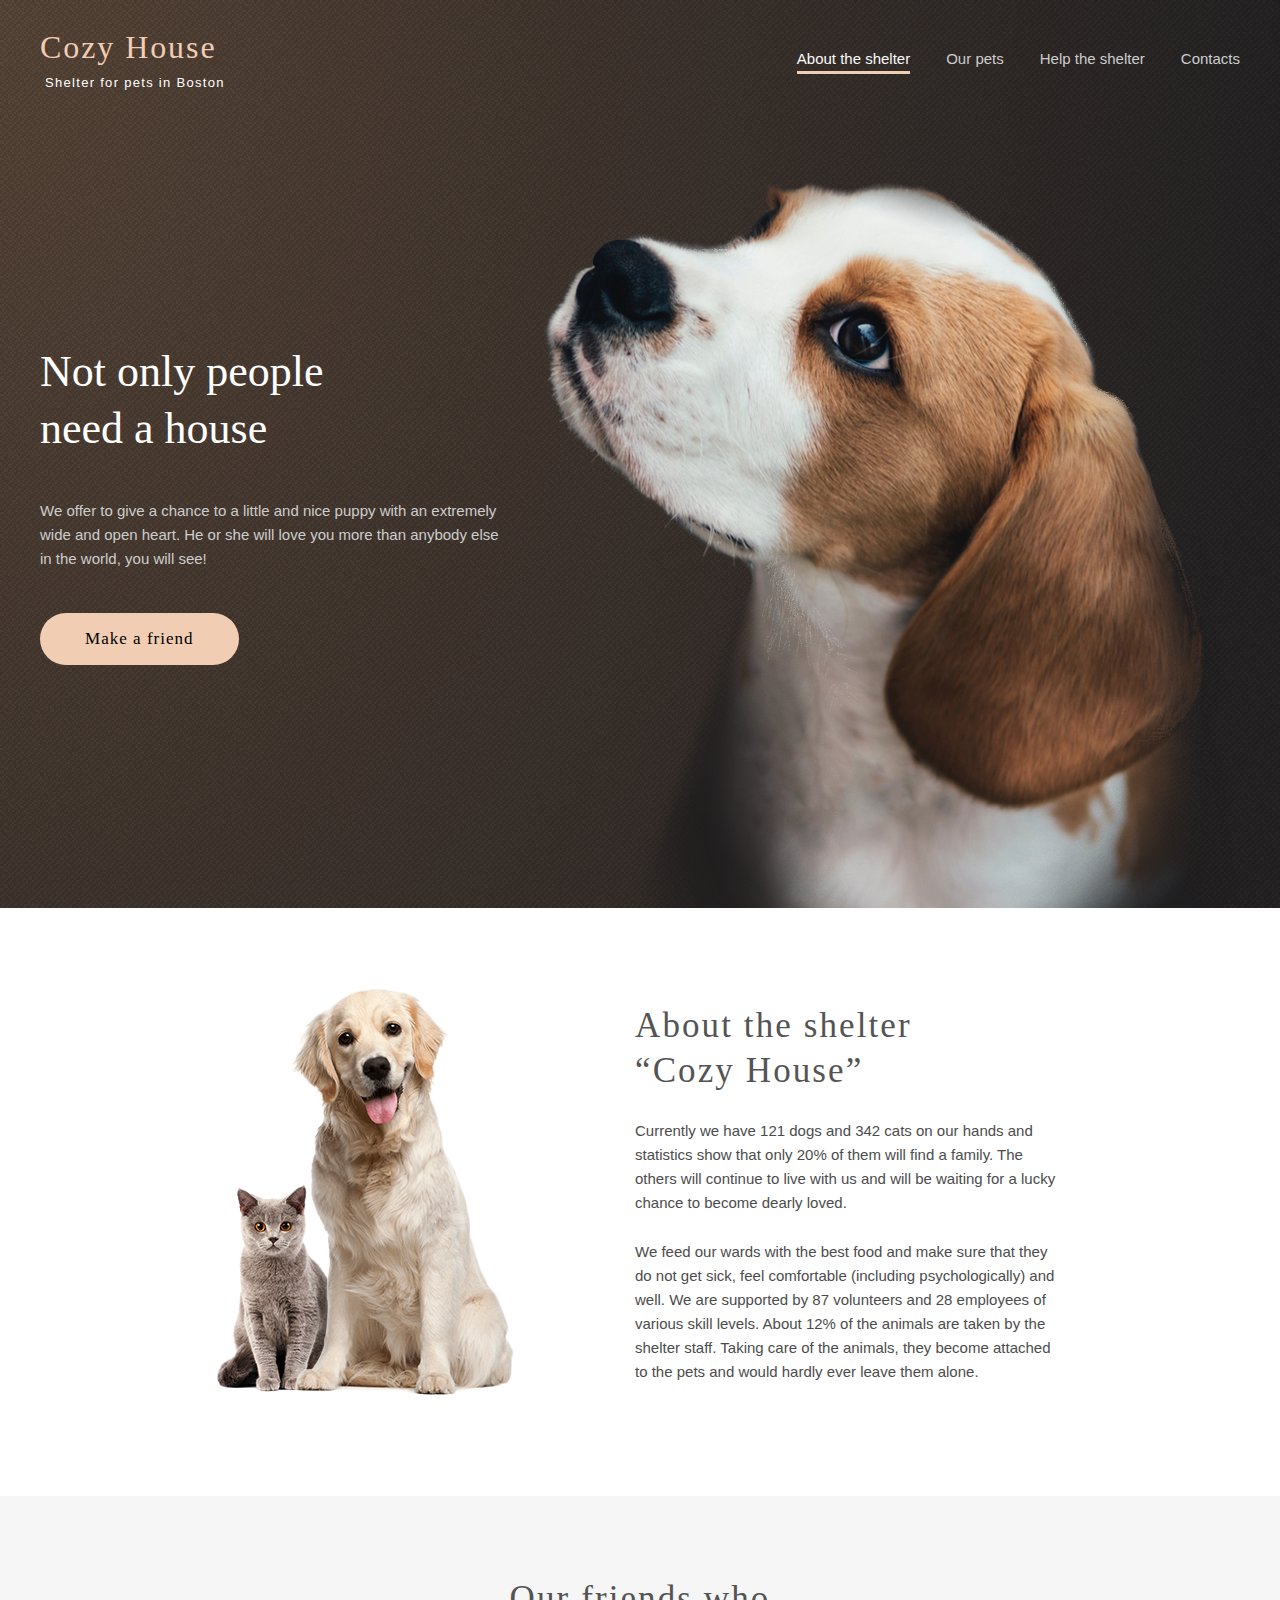
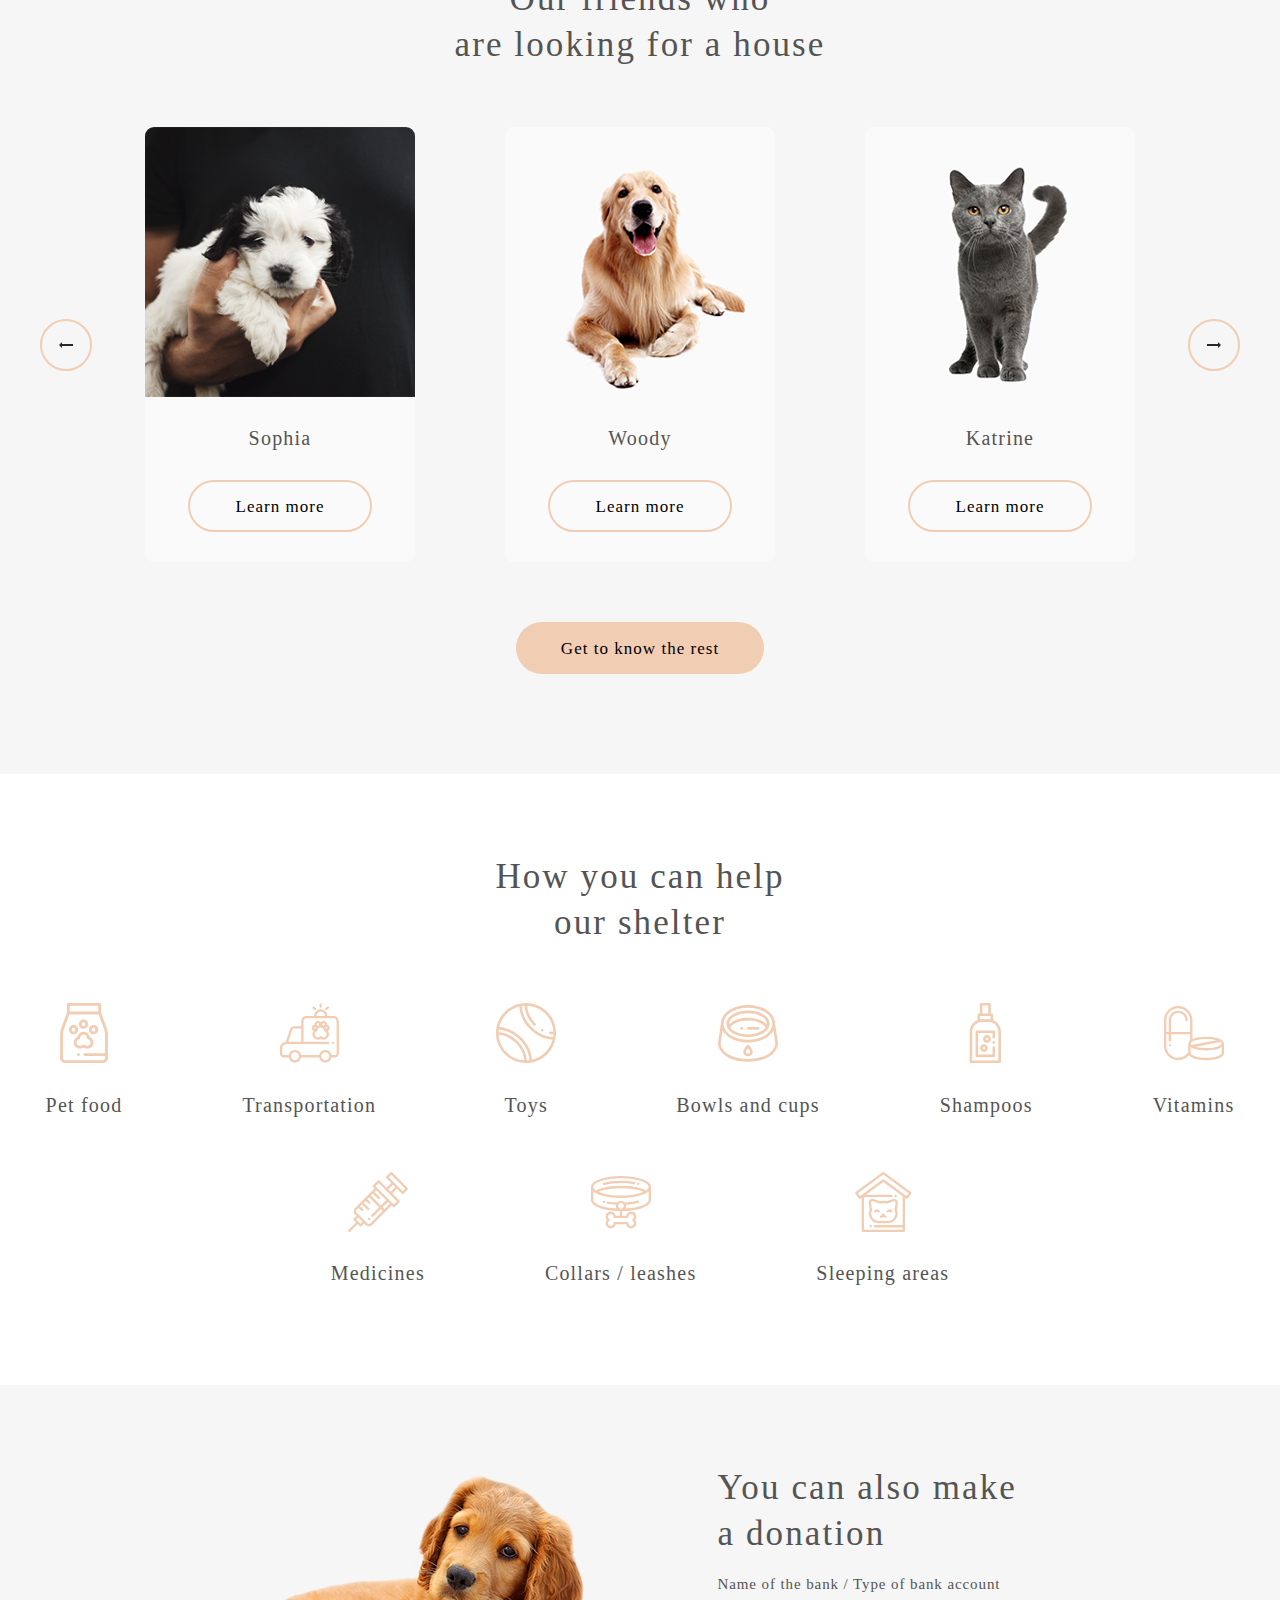
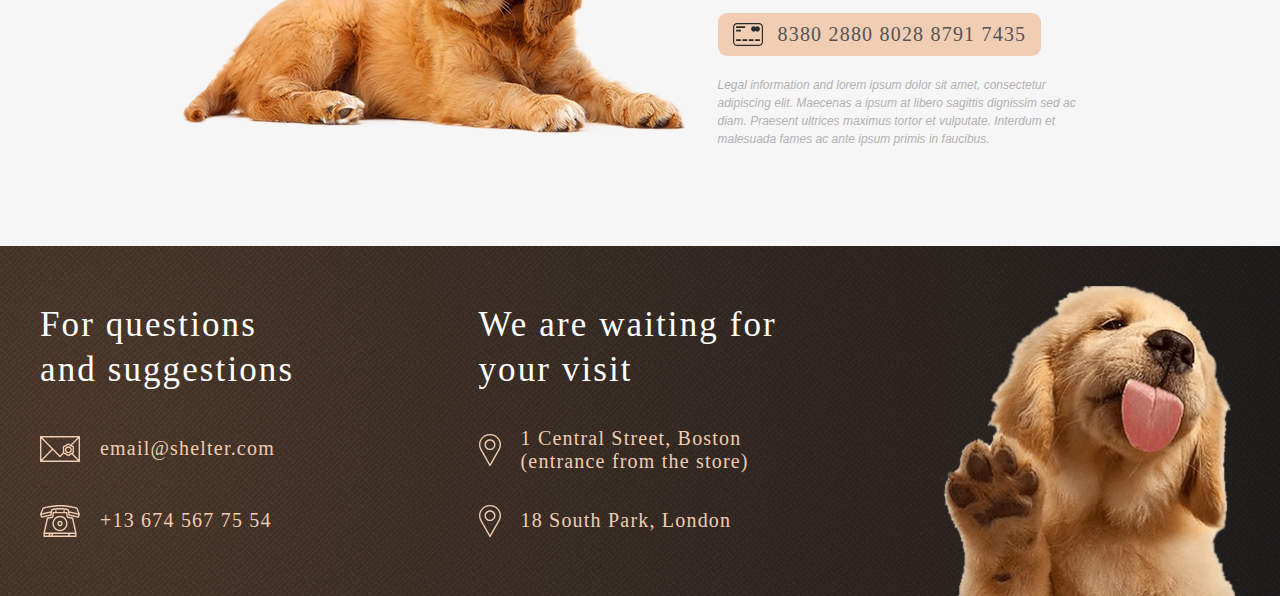
==== commit 244a74f1: "feat: add closing sidebar after links click" ====
--- a/shelter/pages/main/index.html
+++ b/shelter/pages/main/index.html
@@ -6,7 +6,7 @@
   <title>Cozy House</title>
   <link rel="stylesheet" href="../../assets/css/style.css">
   <link rel="icon" href="../../assets//icons/favicon.ico">
-  <script type="module" src="../../assets/js/script.js"></script>
+  <script type="module" src="../../assets/js/main.js"></script>
 </head>
 <body class="body">
   <header class="header">
--- a/shelter/assets/css/style.css
+++ b/shelter/assets/css/style.css
@@ -1168,7 +1168,7 @@
 
   .in-addition-heading {
     font-size: 25px;
-    max-width: 230px;
+    max-width: 220px;
     margin: 0 auto;
   }
 
